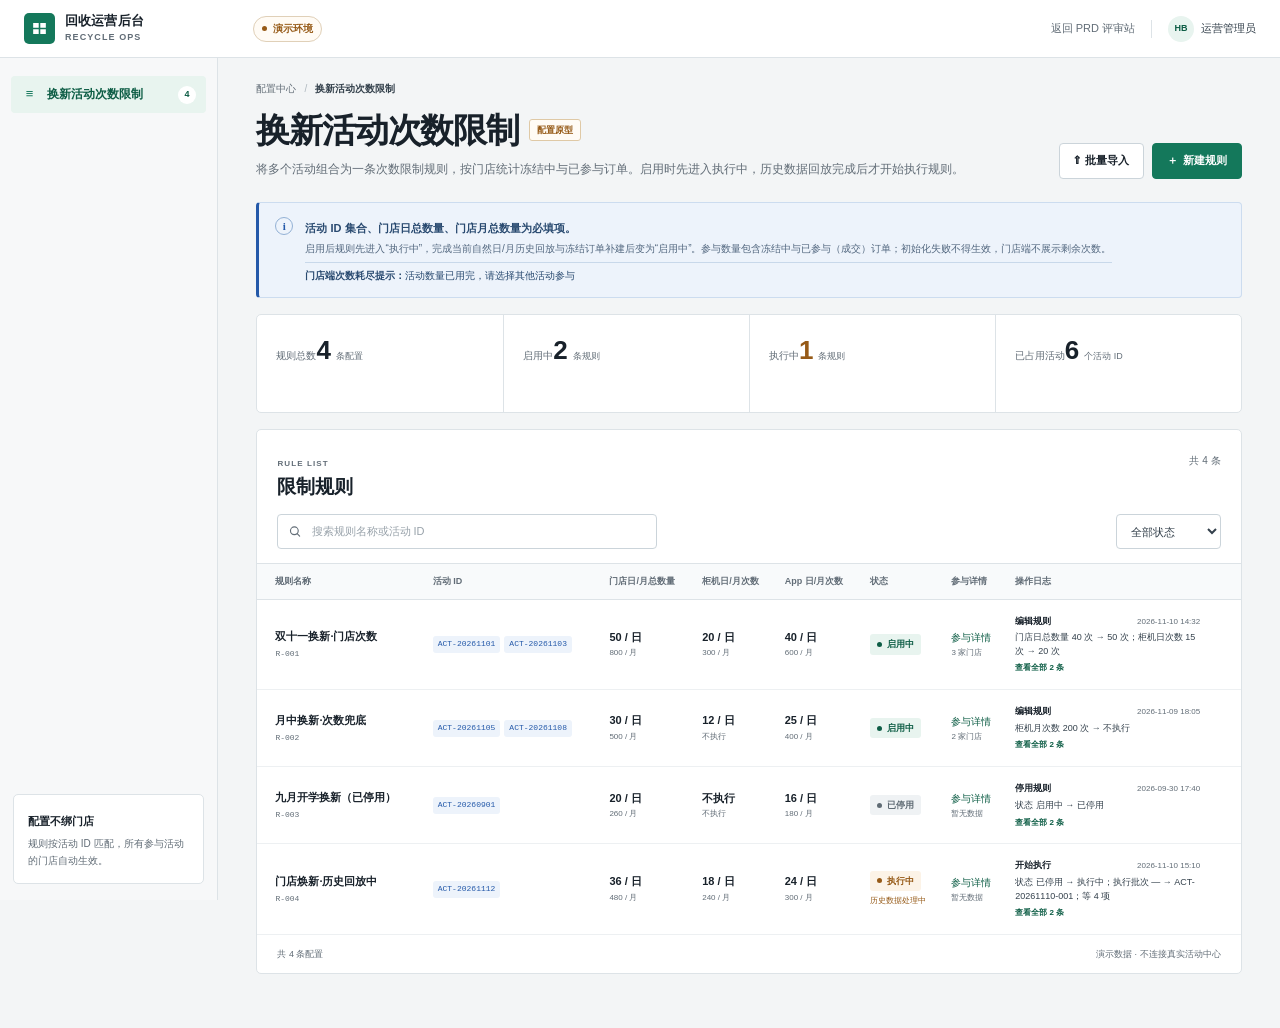
==== prototype/index.html @ c8ce3e5c "feat: add participation details and execution state" ====
<!doctype html>
<html lang="zh-CN">
<head>
  <meta charset="utf-8">
  <meta name="viewport" content="width=device-width, initial-scale=1">
  <meta name="description" content="门店换新活动参与次数限制配置菜单交互原型：单菜单入口、活动 ID 唯一占用、执行中初始化、参与详情、订单明细、批量导入和操作日志。">
  <title>换新活动次数限制｜配置菜单原型</title>
  <link rel="icon" href="data:image/svg+xml,%3Csvg xmlns='http://www.w3.org/2000/svg' viewBox='0 0 64 64'%3E%3Crect width='64' height='64' rx='12' fill='%2314785b'/%3E%3Cpath d='M18 20h28v8H18zm0 16h12v8H18zm17 0h11v8H35z' fill='white'/%3E%3C/svg%3E">
  <link rel="stylesheet" href="prototype.css?v=20261110-6">
  <script src="prototype.js?v=20261110-6" defer></script>
</head>
<body>
  <a class="skip-link" href="#main-content">跳到主要内容</a>

  <header class="topbar" role="banner" aria-label="运营后台顶栏">
    <a class="brand" href="../index.html" aria-label="返回 PRD 评审站">
      <span class="brand-mark" aria-hidden="true">
        <svg viewBox="0 0 24 24" width="19" height="19"><path d="M4 5h7v6H4zm9 0h7v6h-7zM4 13h7v6H4zm9 0h7v6h-7z" fill="currentColor"/></svg>
      </span>
      <span class="brand-copy"><strong>回收运营后台</strong><small>RECYCLE OPS</small></span>
    </a>
    <div class="environment"><span class="environment-dot"></span>演示环境</div>
    <div class="top-actions">
      <a class="top-link" href="../index.html">返回 PRD 评审站</a>
      <span class="top-divider" aria-hidden="true"></span>
      <span class="account"><span class="avatar">HB</span><span>运营管理员</span></span>
    </div>
  </header>

  <div class="app-shell">
    <aside class="sidebar" aria-label="配置菜单">
      <nav class="side-nav">
        <a class="nav-item active" href="#" aria-current="page"><span class="nav-icon" aria-hidden="true">≡</span><span>换新活动次数限制</span><b class="nav-count" id="menu-rule-count">4</b></a>
      </nav>
      <div class="sidebar-note">
        <strong>配置不绑门店</strong>
        <p>规则按活动 ID 匹配，所有参与活动的门店自动生效。</p>
      </div>
    </aside>

    <main class="main" id="main-content">
      <nav class="breadcrumb" aria-label="面包屑"><span>配置中心</span><i aria-hidden="true">/</i><strong aria-current="page">换新活动次数限制</strong></nav>

      <section class="page-heading" aria-labelledby="page-title">
        <div>
          <div class="title-line"><h1 id="page-title">换新活动次数限制</h1><span class="draft-badge">配置原型</span></div>
          <p>将多个活动组合为一条次数限制规则，按门店统计冻结中与已参与订单。启用时先进入执行中，历史数据回放完成后才开始执行规则。</p>
        </div>
        <div class="heading-actions">
          <button class="button secondary" type="button" id="open-import">
            <span aria-hidden="true">⇧</span>批量导入
          </button>
          <button class="button primary" type="button" id="create-rule">
            <span aria-hidden="true">＋</span>新建规则
          </button>
        </div>
      </section>

      <section class="scope-banner" aria-label="配置口径提示">
        <span class="scope-icon" aria-hidden="true">i</span>
        <div><strong>活动 ID 集合、门店日总数量、门店月总数量为必填项。</strong><p>启用后规则先进入“执行中”，完成当前自然日/月历史回放与冻结订单补建后变为“启用中”。参与数量包含冻结中与已参与（成交）订单；初始化失败不得生效，门店端不展示剩余次数。</p><p class="scope-example"><b>门店端次数耗尽提示：</b>活动数量已用完，请选择其他活动参与</p></div>
      </section>

      <section class="metrics" aria-label="配置概览">
        <article><span>规则总数</span><strong id="metric-rules">4</strong><small>条配置</small></article>
        <article><span>启用中</span><strong id="metric-enabled">2</strong><small>条规则</small></article>
        <article><span>执行中</span><strong class="executing" id="metric-executing">1</strong><small>条规则</small></article>
        <article><span>已占用活动</span><strong id="metric-activities">6</strong><small>个活动 ID</small></article>
      </section>

      <section class="rules-panel" aria-labelledby="rules-title">
        <div class="panel-heading">
          <div><span class="kicker">RULE LIST</span><h2 id="rules-title">限制规则</h2></div>
          <span class="result-count" id="result-count">共 3 条</span>
        </div>
        <div class="toolbar">
          <label class="search-box">
            <span class="sr-only">搜索规则名称或活动 ID</span>
            <svg viewBox="0 0 20 20" width="15" height="15" aria-hidden="true"><circle cx="9" cy="9" r="5.5" fill="none" stroke="currentColor" stroke-width="1.6"/><path d="m13 13 3.5 3.5" stroke="currentColor" stroke-width="1.6" stroke-linecap="round"/></svg>
            <input id="rule-search" type="search" placeholder="搜索规则名称或活动 ID">
          </label>
          <label class="select-wrap"><span class="sr-only">按状态筛选</span><select id="status-filter"><option value="all">全部状态</option><option value="enabled">启用中</option><option value="executing">执行中</option><option value="disabled">已停用</option></select></label>
        </div>

        <div class="table-wrap">
          <table class="rule-table">
            <thead><tr><th>规则名称</th><th>活动 ID</th><th>门店日/月总数量</th><th>柜机日/月次数</th><th>App 日/月次数</th><th>状态</th><th>参与详情</th><th>操作日志</th><th class="actions-col">操作</th></tr></thead>
            <tbody id="rules-body"></tbody>
          </table>
          <div class="empty-state" id="empty-state" hidden>
            <strong>没有匹配的规则</strong>
            <p>可调整搜索关键词或状态筛选后重试。</p>
          </div>
        </div>
        <div class="table-foot"><span id="table-foot-count">共 4 条配置</span><span>演示数据 · 不连接真实活动中心</span></div>
      </section>
    </main>
  </div>

  <div class="drawer-backdrop" id="drawer-backdrop" hidden></div>
  <div class="drawer" id="rule-drawer" role="dialog" aria-modal="true" aria-labelledby="drawer-title" hidden>
    <form id="rule-form" novalidate>
      <div class="drawer-head">
        <div><span class="kicker">RULE CONFIG</span><h2 id="drawer-title">新建限制规则</h2><p id="drawer-subtitle">配置活动集合与门店次数。</p></div>
        <button class="icon-button" type="button" id="close-drawer" aria-label="关闭配置面板">×</button>
      </div>

      <div class="drawer-body">
        <section class="form-section" aria-labelledby="basic-title">
          <div class="form-section-head"><span>01</span><div><h3 id="basic-title">基础信息</h3><p>规则名称可选，仅用于运营识别；活动 ID 是运行时的唯一匹配键。</p></div></div>
          <label class="field"><span>规则名称 <em class="field-optional">选填</em></span><input id="rule-name" type="text" maxlength="40" placeholder="选填，不填则按规则 ID 自动生成" autocomplete="off"></label>
        </section>

        <section class="form-section" aria-labelledby="activity-title">
          <div class="form-section-head"><span>02</span><div><h3 id="activity-title">活动配置（必填）</h3><p>活动 ID 集合至少配置 1 个活动。已归属其他规则的活动不可选择。</p></div></div>
          <div class="activity-picker">
            <div class="selected-activities" id="selected-activities" aria-live="polite"></div>
            <div class="activity-add-row">
              <label class="activity-input-wrap"><span class="sr-only">输入或搜索活动 ID</span><input id="activity-search" type="text" placeholder="输入活动 ID 或活动名称" autocomplete="off"><kbd>Enter</kbd></label>
              <button class="button secondary compact" type="button" id="add-activity">添加</button>
            </div>
            <div class="activity-options" id="activity-options" role="listbox" aria-label="可选活动"></div>
            <small class="field-error" id="activity-error"></small>
          </div>
        </section>

        <section class="form-section" aria-labelledby="quota-title">
          <div class="form-section-head"><span>03</span><div><h3 id="quota-title">次数配置</h3><p>活动 ID 集合、门店日总数量、门店月总数量为必填；柜机、App 次数选填，未填写则不执行对应限制。</p></div></div>
          <small class="field-error limit-error" id="limit-error"></small>
          <div class="quota-group total-group">
            <div class="quota-group-head"><div><span class="group-mark total">总</span><div><strong>门店总次数</strong><small>规则内全部活动、两个入口合计；两项均必填</small></div></div><span class="hard-limit">硬上限</span></div>
            <div class="quota-grid two-col">
              <div class="quota-field" data-quota="dailyTotal" data-required="true"><label class="quota-label" for="dailyTotal">门店日总数量 <b>必填</b></label><div class="number-wrap"><input id="dailyTotal" name="dailyTotal" type="number" min="1" step="1" placeholder="请输入日总数量" aria-label="门店日总数量"><span>次</span></div></div>
              <div class="quota-field" data-quota="monthlyTotal" data-required="true"><label class="quota-label" for="monthlyTotal">门店月总数量 <b>必填</b></label><div class="number-wrap"><input id="monthlyTotal" name="monthlyTotal" type="number" min="1" step="1" placeholder="请输入月总数量" aria-label="门店月总数量"><span>次</span></div></div>
            </div>
          </div>
          <div class="quota-group">
            <div class="quota-group-head"><div><span class="group-mark">柜</span><div><strong>柜机入口次数</strong><small>只限制柜机成交，成交后同时占用门店总次数</small></div></div></div>
            <div class="quota-grid two-col">
              <div class="quota-field" data-quota="dailyCabinet"><label class="quota-label" for="dailyCabinet">柜机日次数 <em>选填</em></label><div class="number-wrap"><input id="dailyCabinet" name="dailyCabinet" type="number" min="1" step="1" placeholder="不填写则不执行" aria-label="柜机日次数"><span>次</span></div></div>
              <div class="quota-field" data-quota="monthlyCabinet"><label class="quota-label" for="monthlyCabinet">柜机月次数 <em>选填</em></label><div class="number-wrap"><input id="monthlyCabinet" name="monthlyCabinet" type="number" min="1" step="1" placeholder="不填写则不执行" aria-label="柜机月次数"><span>次</span></div></div>
            </div>
          </div>
          <div class="quota-group">
            <div class="quota-group-head"><div><span class="group-mark app">App</span><div><strong>App 入口次数</strong><small>只限制 App 成交，成交后同时占用门店总次数</small></div></div></div>
            <div class="quota-grid two-col">
              <div class="quota-field" data-quota="dailyApp"><label class="quota-label" for="dailyApp">App 日次数 <em>选填</em></label><div class="number-wrap"><input id="dailyApp" name="dailyApp" type="number" min="1" step="1" placeholder="不填写则不执行" aria-label="App 日次数"><span>次</span></div></div>
              <div class="quota-field" data-quota="monthlyApp"><label class="quota-label" for="monthlyApp">App 月次数 <em>选填</em></label><div class="number-wrap"><input id="monthlyApp" name="monthlyApp" type="number" min="1" step="1" placeholder="不填写则不执行" aria-label="App 月次数"><span>次</span></div></div>
            </div>
          </div>
        </section>

        <section class="form-section" aria-labelledby="status-title">
          <div class="form-section-head"><span>04</span><div><h3 id="status-title">生效状态（选填）</h3><p>未操作时默认启用；停用后不再限制新订单，已有计数与活动占用关系保持不变。</p></div></div>
          <div class="status-options">
            <label><input type="radio" name="rule-status" value="enabled" checked><span><strong>保存并启用</strong><small>先进入执行中，历史数据回放完成后自动变为启用中</small></span></label>
            <label><input type="radio" name="rule-status" value="disabled"><span><strong>保存为停用</strong><small>保留活动占用，后续可手动启用</small></span></label>
          </div>
          <div class="activation-note" role="note">
            <span class="activation-note-mark">期初</span>
            <div><strong>启用流程：执行中 → 启用中</strong><p>系统按规则活动集合，回溯所有命中门店在当前自然日、自然月的历史成交，补建冻结中订单后生成期初用量。回放期间规则内活动阻断新参与；查询失败、部分门店失败或冻结补建失败时不得进入启用中，也不会按 0 次放行。</p></div>
          </div>
        </section>
      </div>

      <footer class="drawer-foot">
        <span id="save-hint">活动 ID 集合、门店日总数量、门店月总数量为必填项</span>
        <div><button class="button secondary" type="button" id="cancel-drawer">取消</button><button class="button primary" type="submit" id="save-rule">保存配置</button></div>
      </footer>
    </form>
  </div>

  <div class="drawer-backdrop" id="log-backdrop" hidden></div>
  <div class="drawer" id="log-drawer" role="dialog" aria-modal="true" aria-labelledby="log-drawer-title" hidden>
    <div class="log-shell">
      <div class="drawer-head">
        <div><span class="kicker">OPERATION LOG</span><h2 id="log-drawer-title">操作日志</h2><p id="log-drawer-subtitle">查看规则变更记录。</p></div>
        <button class="icon-button" type="button" id="close-log-drawer" aria-label="关闭操作日志">×</button>
      </div>
      <div class="drawer-body log-drawer-body" id="log-drawer-body"></div>
      <footer class="drawer-foot">
        <span id="log-count">共 0 条记录</span>
        <div><button class="button secondary" type="button" id="close-log-footer">关闭</button></div>
      </footer>
    </div>
  </div>

  <div class="drawer-backdrop" id="import-backdrop" hidden></div>
  <div class="drawer" id="import-drawer" role="dialog" aria-modal="true" aria-labelledby="import-drawer-title" hidden>
    <div class="import-shell">
      <div class="drawer-head">
        <div><span class="kicker">BULK IMPORT</span><h2 id="import-drawer-title">批量导入规则</h2><p>按 CSV 格式一次创建多条规则；整批校验通过后才允许导入。</p></div>
        <button class="icon-button" type="button" id="close-import-drawer" aria-label="关闭批量导入">×</button>
      </div>
      <div class="drawer-body">
        <section class="form-section" aria-labelledby="import-format-title">
          <div class="form-section-head"><span>01</span><div><h3 id="import-format-title">导入格式</h3><p>规则名称、入口次数和状态可留空；活动 ID 集合、门店日总数量、门店月总数量必填。</p></div></div>
          <div class="import-format">
            <code role="region" aria-label="CSV 表头格式，可横向滚动" tabindex="0">规则名称,活动ID集合,门店日总数量,门店月总数量,柜机日次数,柜机月次数,App日次数,App月次数,状态</code>
            <p>活动 ID 多个时用 <b>|</b> 分隔；状态可填“启用”或“停用”，留空默认启用并先进入执行中。空单元格表示不执行对应入口次数限制。</p>
          </div>
          <div class="import-toolbar">
            <label class="button secondary compact file-button">选择 CSV 文件<input id="import-file" type="file" accept=".csv,text/csv"></label>
            <button class="button secondary compact" type="button" id="download-template">下载模板</button>
            <button class="link-button" type="button" id="fill-import-sample">填入示例</button>
          </div>
          <label class="field"><span>CSV 内容 <b>*</b></span><textarea id="import-text" rows="8" placeholder="粘贴 CSV 内容，或选择文件后自动填入"></textarea></label>
          <small class="field-error" id="import-error" aria-live="polite"></small>
        </section>

        <section class="form-section import-preview-section" id="import-preview-section" aria-labelledby="import-preview-title" hidden>
          <div class="form-section-head"><span>02</span><div><h3 id="import-preview-title">校验预览</h3><p>确认活动占用、次数格式和状态后再导入。</p></div></div>
          <div class="import-summary" id="import-summary" aria-live="polite"></div>
          <div class="import-errors" id="import-errors" aria-live="polite" hidden></div>
          <div class="import-table-wrap" id="import-table-wrap" role="region" aria-label="批量导入校验预览表格，可横向滚动" tabindex="0" hidden>
            <table class="import-table">
              <thead><tr><th>行</th><th>规则名称</th><th>活动 ID</th><th>门店日/月总数量</th><th>柜机日/月次数</th><th>App 日/月次数</th><th>状态</th></tr></thead>
              <tbody id="import-preview-body"></tbody>
            </table>
            <p class="import-more" id="import-more" hidden></p>
          </div>
        </section>
      </div>
      <footer class="drawer-foot">
        <span id="import-hint">支持粘贴 CSV 或上传文件，校验通过后整批导入</span>
        <div><button class="button secondary" type="button" id="cancel-import">取消</button><button class="button secondary" type="button" id="preview-import">校验并预览</button><button class="button primary" type="button" id="confirm-import" disabled>确认导入</button></div>
      </footer>
    </div>
  </div>

  <div class="modal-backdrop" id="participation-backdrop" hidden></div>
  <section class="data-modal participation-modal" id="participation-modal" role="dialog" aria-modal="true" aria-labelledby="participation-modal-title" hidden>
    <div class="modal-shell">
      <div class="modal-head">
        <div>
          <span class="kicker">PARTICIPATION DETAIL</span>
          <h2 id="participation-modal-title">参与详情</h2>
          <p id="participation-modal-subtitle">按门店查看当前日/月参与数量。</p>
        </div>
        <button class="icon-button" type="button" id="close-participation" aria-label="关闭参与详情">×</button>
      </div>
      <div class="modal-body">
        <div class="participation-summary" aria-label="参与详情摘要">
          <div><span>当前规则</span><strong id="participation-rule-name">—</strong></div>
          <div><span>规则状态</span><strong id="participation-rule-status">—</strong></div>
          <div><span>统计周期</span><strong id="participation-period">—</strong></div>
        </div>
        <p class="modal-note"><b>口径：</b>参与数量 = 冻结中 + 已参与（成交）；已退款、已取消或已释放的订单不计入。主数量为合计值，辅助文字展示拆分。</p>
        <div class="modal-table-wrap" id="participation-table-wrap" role="region" aria-label="门店参与详情表格，可横向滚动" tabindex="0" hidden>
          <table class="detail-table participation-table">
            <caption class="sr-only">当前规则下各门店的日、月参与数量及订单明细入口</caption>
            <thead><tr><th>门店名称</th><th>柜机日数量</th><th>App 日数量</th><th>门店日数量</th><th>门店月数量</th><th>柜机月数量</th><th>App 月数量</th><th>查看明细</th></tr></thead>
            <tbody id="participation-body"></tbody>
          </table>
        </div>
        <div class="modal-empty" id="participation-empty" hidden>
          <strong>暂无参与数据</strong>
          <p id="participation-empty-copy">当前周期内还没有冻结中或已参与订单。</p>
        </div>
      </div>
      <div class="modal-foot">
        <span id="participation-foot-count">共 0 家门店</span>
        <button class="button secondary" type="button" id="close-participation-footer">关闭</button>
      </div>
    </div>
  </section>

  <div class="modal-backdrop order-backdrop" id="order-backdrop" hidden></div>
  <section class="data-modal order-modal" id="order-modal" role="dialog" aria-modal="true" aria-labelledby="order-modal-title" hidden>
    <div class="modal-shell">
      <div class="modal-head">
        <div>
          <span class="kicker">ORDER DETAIL</span>
          <h2 id="order-modal-title">订单明细</h2>
          <p id="order-modal-subtitle">查看当前门店仍占用次数的订单。</p>
        </div>
        <button class="icon-button" type="button" id="close-order" aria-label="关闭订单明细">×</button>
      </div>
      <div class="modal-body">
        <div class="order-context">
          <div><span>门店名称</span><strong id="order-store-name">—</strong></div>
          <div><span>所属规则</span><strong id="order-rule-name">—</strong></div>
          <div><span>有效订单</span><strong id="order-total-count">0 笔</strong></div>
        </div>
        <p class="modal-note"><b>范围：</b>当前自然月内仍占用次数的订单，同一订单号只展示一次；状态仅包含冻结中与已参与。</p>
        <div class="modal-table-wrap" id="order-table-wrap" role="region" aria-label="门店参与订单明细表格" tabindex="0" hidden>
          <table class="detail-table order-table">
            <caption class="sr-only">当前门店仍占用次数的参与订单</caption>
            <thead><tr><th>门店名称</th><th>订单号</th><th>参与状态</th></tr></thead>
            <tbody id="order-body"></tbody>
          </table>
        </div>
        <div class="modal-empty" id="order-empty" hidden>
          <strong>暂无有效订单</strong>
          <p>该门店当前没有冻结中或已参与订单。</p>
        </div>
      </div>
      <div class="modal-foot">
        <span id="order-foot-count">共 0 笔订单</span>
        <div><button class="button secondary" type="button" id="back-to-participation">返回参与详情</button><button class="button secondary" type="button" id="close-order-footer">关闭</button></div>
      </div>
    </div>
  </section>

  <div class="toast-region" id="toast-region" aria-live="polite" aria-atomic="true"></div>
</body>
</html>
---- prototype/prototype.css ----
:root {
  --bg: #f3f5f6;
  --panel: #ffffff;
  --ink: #18212a;
  --ink-2: #34414c;
  --muted: #626d77;
  --line: #dde3e7;
  --line-strong: #cbd4da;
  --green: #14785b;
  --green-dark: #0d5d45;
  --green-soft: #e8f4ef;
  --blue: #2459a9;
  --blue-soft: #edf3fb;
  --amber: #965a17;
  --amber-soft: #fcf3e7;
  --red: #b33d3d;
  --red-soft: #fbeeee;
  --sidebar: #f7f8f9;
  --shadow: 0 18px 48px rgba(18, 36, 46, .18);
  --font: -apple-system, BlinkMacSystemFont, "Segoe UI", "PingFang SC", "Hiragino Sans GB", "Microsoft YaHei", sans-serif;
}

* { box-sizing: border-box; }
html { scroll-behavior: smooth; }
body { margin: 0; min-width: 320px; background: var(--bg); color: var(--ink); font-family: var(--font); font-size: 14px; line-height: 1.6; -webkit-font-smoothing: antialiased; }
button, input, select { font: inherit; }
button, a { -webkit-tap-highlight-color: transparent; }
button:focus-visible, a:focus-visible, input:focus-visible, select:focus-visible { outline: 3px solid rgba(20, 120, 91, .28); outline-offset: 2px; }
.sr-only { position: absolute !important; width: 1px; height: 1px; padding: 0; margin: -1px; overflow: hidden; clip: rect(0, 0, 0, 0); white-space: nowrap; border: 0; }
.skip-link { position: fixed; z-index: 120; left: 16px; top: -60px; padding: 9px 14px; border-radius: 4px; background: var(--ink); color: #fff; font-size: 12px; text-decoration: none; }
.skip-link:focus { top: 10px; }

.topbar { position: fixed; inset: 0 0 auto 0; z-index: 30; height: 58px; display: flex; align-items: center; gap: 24px; padding: 0 24px; border-bottom: 1px solid var(--line); background: #fff; }
.brand { display: flex; align-items: center; gap: 10px; min-width: 205px; color: var(--ink); text-decoration: none; }
.brand-mark { width: 31px; height: 31px; display: grid; place-items: center; border-radius: 5px; background: var(--green); color: #fff; }
.brand-copy { display: flex; flex-direction: column; line-height: 1.15; }
.brand-copy strong { font-size: 13px; letter-spacing: .01em; }
.brand-copy small { margin-top: 3px; color: var(--muted); font-size: 9px; font-weight: 650; letter-spacing: .12em; }
.environment { display: inline-flex; align-items: center; gap: 6px; padding: 4px 8px; border: 1px solid #e0d0b8; border-radius: 999px; background: #fffbf5; color: var(--amber); font-size: 10px; font-weight: 650; }
.environment-dot { width: 5px; height: 5px; border-radius: 50%; background: currentColor; }
.top-actions { display: flex; align-items: center; gap: 16px; margin-left: auto; color: var(--muted); font-size: 11px; }
.top-link { color: var(--muted); text-decoration: none; }
.top-link:hover { color: var(--ink); }
.top-divider { width: 1px; height: 18px; background: var(--line); }
.account { display: inline-flex; align-items: center; gap: 7px; color: var(--ink-2); }
.avatar { width: 26px; height: 26px; display: grid; place-items: center; border-radius: 50%; background: var(--green-soft); color: var(--green-dark); font-size: 9px; font-weight: 750; }

.app-shell { min-height: 100vh; padding-top: 58px; display: grid; grid-template-columns: 218px minmax(0, 1fr); }
.sidebar { position: fixed; top: 58px; bottom: 0; left: 0; z-index: 20; width: 218px; display: flex; flex-direction: column; border-right: 1px solid var(--line); background: var(--sidebar); }
.side-nav { padding: 16px 11px; }
.nav-item { display: flex; align-items: center; gap: 9px; min-height: 37px; margin: 2px 0; padding: 0 10px; border-radius: 4px; color: var(--ink-2); font-size: 12px; text-decoration: none; }
.nav-item:hover { background: #edf1f2; }
.nav-item.active { background: var(--green-soft); color: var(--green-dark); font-weight: 700; }
.nav-icon { width: 17px; flex: 0 0 auto; color: var(--muted); font-size: 13px; text-align: center; }
.nav-item.active .nav-icon { color: var(--green); }
.nav-count { margin-left: auto; min-width: 18px; height: 18px; display: grid; place-items: center; border-radius: 9px; background: #fff; color: var(--green-dark); font-size: 9px; font-variant-numeric: tabular-nums; }
.nav-group { margin: 22px 10px 7px; color: #59656e; font-size: 9px; font-weight: 700; letter-spacing: .12em; }
.sidebar-note { margin: auto 13px 16px; padding: 14px; border: 1px solid var(--line); border-radius: 5px; background: #fff; }
.sidebar-note strong { font-size: 11px; }
.sidebar-note p { margin: 5px 0 0; color: var(--muted); font-size: 10px; line-height: 1.65; }

.main { grid-column: 2; min-width: 0; padding: 23px clamp(22px, 3vw, 42px) 54px; }
.breadcrumb { display: flex; align-items: center; gap: 8px; color: var(--muted); font-size: 10px; }
.breadcrumb i { color: #aeb8bf; font-style: normal; }
.breadcrumb strong { color: var(--ink-2); font-weight: 600; }
.page-heading { display: flex; justify-content: space-between; align-items: flex-end; gap: 30px; margin-top: 12px; }
.title-line { display: flex; flex-wrap: wrap; align-items: center; gap: 10px; }
.page-heading h1 { margin: 0; font-size: clamp(26px, 2.7vw, 34px); line-height: 1.25; letter-spacing: -.035em; }
.draft-badge { padding: 3px 7px; border: 1px solid #dfc9a6; border-radius: 3px; background: #fffbf5; color: var(--amber); font-size: 9px; font-weight: 700; }
.page-heading p { max-width: 760px; margin: 8px 0 0; color: var(--muted); font-size: 12px; }
.heading-actions { display: flex; flex-wrap: wrap; gap: 8px; }
.button { min-height: 36px; display: inline-flex; align-items: center; justify-content: center; gap: 5px; padding: 0 14px; border: 1px solid transparent; border-radius: 4px; cursor: pointer; font-size: 11px; font-weight: 650; text-decoration: none; transition: background .15s, border-color .15s, transform .15s; }
.button:hover { transform: translateY(-1px); }
.button:disabled { opacity: .48; cursor: not-allowed; transform: none; }
.button.primary { border-color: var(--green); background: var(--green); color: #fff; }
.button.primary:hover { border-color: var(--green-dark); background: var(--green-dark); }
.button.secondary { border-color: var(--line-strong); background: #fff; color: var(--ink); }
.button.secondary:hover { border-color: #abb8c1; background: #f8fafb; }
.button.compact { min-height: 32px; padding: 0 10px; font-size: 10px; }

.scope-banner { display: flex; gap: 12px; margin-top: 23px; padding: 13px 16px; border: 1px solid #ccdcef; border-left: 3px solid var(--blue); border-radius: 4px; background: var(--blue-soft); }
.scope-icon { width: 18px; height: 18px; flex: 0 0 auto; display: grid; place-items: center; margin-top: 1px; border: 1px solid #93b1d5; border-radius: 50%; color: var(--blue); font-family: Georgia, serif; font-size: 11px; font-weight: 700; }
.scope-banner strong { color: #294a70; font-size: 11px; }
.scope-banner p { margin: 3px 0 0; color: #52677f; font-size: 10px; }
.scope-banner p.scope-example { margin-top: 5px; padding-top: 5px; border-top: 1px solid #c8d8ea; color: #294a70; }
.scope-example b { color: #294a70; }

.metrics { display: grid; grid-template-columns: repeat(4, 1fr); margin-top: 16px; border: 1px solid var(--line); border-radius: 5px; background: #fff; }
.metrics article { position: relative; min-height: 97px; padding: 17px 19px; }
.metrics article + article { border-left: 1px solid var(--line); }
.metrics article > span { color: var(--muted); font-size: 10px; }
.metrics strong { display: inline-block; margin-top: 3px; font-size: 26px; line-height: 1.2; font-variant-numeric: tabular-nums; }
.metrics small { margin-left: 5px; color: var(--muted); font-size: 9px; }
.metrics strong.safe { color: var(--green-dark); }
.metrics strong.executing { color: var(--amber); }

.rules-panel { margin-top: 16px; border: 1px solid var(--line); border-radius: 5px; background: #fff; }
.panel-heading { display: flex; justify-content: space-between; align-items: flex-start; gap: 20px; padding: 20px 20px 14px; }
.kicker { color: var(--muted); font-size: 8px; font-weight: 750; letter-spacing: .14em; }
.panel-heading h2 { margin: 3px 0 0; font-size: 19px; line-height: 1.3; }
.result-count { padding-top: 3px; color: var(--muted); font-size: 10px; }
.toolbar { display: flex; align-items: center; justify-content: space-between; gap: 12px; padding: 0 20px 14px; }
.search-box { display: flex; align-items: center; gap: 7px; width: min(380px, 55%); height: 35px; padding: 0 10px; border: 1px solid var(--line-strong); border-radius: 4px; background: #fff; color: var(--muted); }
.search-box:focus-within { border-color: var(--green); box-shadow: 0 0 0 3px rgba(20, 120, 91, .1); }
.search-box input { width: 100%; min-width: 0; border: 0; outline: 0; background: transparent; color: var(--ink); font-size: 11px; }
.search-box input::placeholder { color: #98a2aa; }
.select-wrap select { height: 35px; padding: 0 29px 0 10px; border: 1px solid var(--line-strong); border-radius: 4px; background: #fff; color: var(--ink-2); font-size: 11px; }
.table-wrap { position: relative; overflow-x: auto; border-top: 1px solid var(--line); }
.rule-table { width: 100%; min-width: 1080px; border-collapse: collapse; font-size: 11px; }
.rule-table th { padding: 10px 8px; border-bottom: 1px solid var(--line); background: #f8fafb; color: var(--muted); font-size: 9px; font-weight: 650; text-align: left; white-space: nowrap; }
.rule-table th:first-child, .rule-table td:first-child { padding-left: 18px; }
.rule-table th:last-child, .rule-table td:last-child { padding-right: 18px; }
.rule-table td { padding: 14px 8px; border-bottom: 1px solid #edf0f2; color: var(--ink-2); vertical-align: middle; }
.rule-table tbody tr:hover td { background: #fbfcfc; }
.rule-name { display: block; max-width: 165px; color: var(--ink); font-size: 11px; font-weight: 650; }
.rule-code { display: block; margin-top: 2px; color: var(--muted); font-size: 8px; font-family: ui-monospace, SFMono-Regular, Menlo, monospace; }
.activity-tags { display: flex; flex-wrap: wrap; gap: 4px; max-width: 190px; }
.activity-tag { display: inline-block; padding: 2px 5px; border-radius: 3px; background: var(--blue-soft); color: var(--blue); font-family: ui-monospace, SFMono-Regular, Menlo, monospace; font-size: 8px; white-space: nowrap; }
.activity-tag.more { background: #eff2f4; color: var(--muted); }
.limit-cell strong { display: block; color: var(--ink); font-size: 11px; font-variant-numeric: tabular-nums; }
.limit-cell small { display: block; margin-top: 1px; color: var(--muted); font-size: 8px; }
.status-text { display: inline-flex; align-items: center; gap: 5px; padding: 3px 7px; border-radius: 3px; font-size: 9px; font-weight: 650; }
.status-text::before { content: ""; width: 5px; height: 5px; border-radius: 50%; background: currentColor; }
.status-text.enabled { background: var(--green-soft); color: var(--green-dark); }
.status-text.disabled { background: #eff2f4; color: #5f6b74; }
.status-text.executing { background: var(--amber-soft); color: var(--amber); }
.status-stack { display: flex; flex-direction: column; align-items: flex-start; gap: 4px; }
.status-note { color: var(--amber); font-size: 8px; white-space: nowrap; }
.update-cell { color: var(--muted); font-size: 9px; white-space: nowrap; }
.log-summary { width: 100%; min-width: 150px; max-width: 185px; display: block; padding: 0; border: 0; background: transparent; color: var(--ink-2); cursor: pointer; text-align: left; }
.log-summary-head { display: flex; align-items: baseline; justify-content: space-between; gap: 8px; }
.log-summary-head strong { color: var(--ink); font-size: 9px; font-weight: 700; }
.log-summary-head time { flex: 0 0 auto; color: var(--muted); font-size: 8px; }
.log-summary-change { display: -webkit-box; margin-top: 3px; overflow: hidden; color: var(--ink-2); font-size: 9px; line-height: 1.5; -webkit-box-orient: vertical; -webkit-line-clamp: 2; }
.log-summary-link { display: block; margin-top: 4px; color: var(--green-dark); font-size: 8px; font-weight: 650; }
.log-summary:hover .log-summary-link { text-decoration: underline; }
.row-actions { display: flex; align-items: center; gap: 7px; white-space: nowrap; }
.link-button { padding: 0; border: 0; border-bottom: 1px solid transparent; background: transparent; color: var(--green-dark); cursor: pointer; font-size: 10px; }
.link-button:hover { border-bottom-color: currentColor; }
.link-button.danger { color: var(--red); }
.link-button:disabled { color: #98a2aa; cursor: not-allowed; border-bottom-color: transparent; }
.action-note { color: var(--amber); font-size: 9px; white-space: nowrap; }
.participation-link { display: inline-flex; flex-direction: column; align-items: flex-start; gap: 1px; padding: 0; border: 0; background: transparent; color: var(--green-dark); cursor: pointer; font-size: 10px; text-align: left; white-space: nowrap; }
.participation-link:hover { text-decoration: underline; }
.participation-link small { color: var(--muted); font-size: 8px; text-decoration: none; }
.actions-col { text-align: right !important; }
.rule-table td.actions-col { text-align: right; }
.empty-state { padding: 58px 20px; text-align: center; }
.empty-state strong { display: block; font-size: 14px; }
.empty-state p { margin: 5px 0 0; color: var(--muted); font-size: 11px; }
.table-foot { display: flex; justify-content: space-between; gap: 18px; padding: 12px 20px; color: var(--muted); font-size: 9px; }

.drawer-backdrop { position: fixed; inset: 0; z-index: 70; background: rgba(16, 30, 39, .38); backdrop-filter: blur(1px); }
.drawer { position: fixed; z-index: 80; top: 0; right: 0; bottom: 0; width: min(640px, 94vw); background: #fff; box-shadow: var(--shadow); overflow: hidden; }
.drawer[hidden], .drawer-backdrop[hidden] { display: none; }
.drawer form { height: 100%; display: flex; flex-direction: column; }
.import-shell, .log-shell { height: 100%; display: flex; flex-direction: column; }
.drawer-head { display: flex; justify-content: space-between; align-items: flex-start; gap: 24px; padding: 24px 27px 18px; border-bottom: 1px solid var(--line); }
.drawer-head h2 { margin: 4px 0 0; font-size: 25px; line-height: 1.25; letter-spacing: -.025em; }
.drawer-head p { margin: 4px 0 0; color: var(--muted); font-size: 10px; }
.icon-button { width: 30px; height: 30px; display: grid; place-items: center; border: 1px solid var(--line); border-radius: 4px; background: #fff; color: var(--muted); cursor: pointer; font-size: 20px; line-height: 1; }
.icon-button:hover { color: var(--ink); background: var(--bg); }
.drawer-body { flex: 1; overflow-y: auto; padding: 0 27px; }
.form-section { padding: 23px 0 25px; border-bottom: 1px solid var(--line); }
.form-section:last-child { border-bottom: 0; }
.form-section-head { display: flex; gap: 11px; margin-bottom: 17px; }
.form-section-head > span { width: 24px; height: 24px; flex: 0 0 auto; display: grid; place-items: center; border-radius: 50%; background: var(--green-soft); color: var(--green-dark); font-size: 9px; font-weight: 750; }
.form-section-head h3 { margin: 2px 0 0; font-size: 14px; line-height: 1.35; }
.form-section-head p { margin: 3px 0 0; color: var(--muted); font-size: 9px; line-height: 1.55; }
.field { display: flex; flex-direction: column; gap: 6px; }
.field > span { color: var(--ink-2); font-size: 10px; font-weight: 650; }
.field b { color: var(--red); }
.field-optional { margin-left: 4px; padding: 1px 4px; border-radius: 2px; background: #eff2f4; color: var(--muted); font-size: 7px; font-style: normal; font-weight: 650; }
.field input, .activity-input-wrap input, .number-wrap input { width: 100%; border: 1px solid var(--line-strong); border-radius: 4px; background: #fff; color: var(--ink); outline: 0; }
.field input { height: 39px; padding: 0 11px; font-size: 11px; }
.field textarea { width: 100%; min-height: 142px; padding: 10px 11px; resize: vertical; border: 1px solid var(--line-strong); border-radius: 4px; background: #fff; color: var(--ink); font-family: ui-monospace, SFMono-Regular, Menlo, monospace; font-size: 9px; line-height: 1.65; outline: 0; }
.field textarea:focus { border-color: var(--green); box-shadow: 0 0 0 3px rgba(20, 120, 91, .1); }
.field input:focus, .activity-input-wrap:focus-within, .number-wrap:focus-within { border-color: var(--green); box-shadow: 0 0 0 3px rgba(20, 120, 91, .1); }
.field input.invalid, .field textarea.invalid, .activity-picker.invalid .activity-add-row, .number-wrap.invalid { border-color: var(--red); box-shadow: 0 0 0 3px rgba(179, 61, 61, .08); }
.field-error { display: block; min-height: 14px; color: var(--red); font-size: 9px; line-height: 1.5; }
.limit-error { margin: -5px 0 8px; }

.selected-activities { display: flex; flex-wrap: wrap; gap: 6px; min-height: 34px; padding: 7px; border: 1px dashed var(--line-strong); border-radius: 4px; background: #fafbfb; }
.selected-empty { align-self: center; color: var(--muted); font-size: 9px; }
.selected-chip { display: inline-flex; align-items: center; gap: 5px; padding: 4px 6px 4px 8px; border: 1px solid #cbd9ef; border-radius: 3px; background: #fff; color: var(--blue); font-size: 9px; }
.selected-chip code { font-family: ui-monospace, SFMono-Regular, Menlo, monospace; font-size: 9px; }
.selected-chip span { max-width: 130px; overflow: hidden; color: var(--muted); text-overflow: ellipsis; white-space: nowrap; }
.selected-chip button { width: 16px; height: 16px; display: grid; place-items: center; padding: 0; border: 0; border-radius: 50%; background: #edf2f8; color: #60758e; cursor: pointer; font-size: 12px; line-height: 1; }
.selected-chip button:hover { background: #e0e8f2; color: var(--ink); }
.activity-add-row { display: flex; gap: 6px; margin-top: 7px; }
.activity-add-row .button { white-space: nowrap; }
.activity-input-wrap { position: relative; flex: 1; min-width: 0; display: flex; align-items: center; border: 1px solid var(--line-strong); border-radius: 4px; background: #fff; }
.activity-input-wrap input { height: 34px; padding: 0 40px 0 10px; border: 0; font-size: 10px; }
.activity-input-wrap kbd { position: absolute; right: 8px; padding: 1px 4px; border: 1px solid var(--line); border-bottom-color: var(--line-strong); border-radius: 2px; color: var(--muted); font-family: inherit; font-size: 7px; }
.activity-options { max-height: 169px; margin-top: 6px; overflow-y: auto; border: 1px solid var(--line); border-radius: 4px; background: #fff; }
.activity-option { width: 100%; display: flex; align-items: center; gap: 8px; padding: 8px 9px; border: 0; border-bottom: 1px solid #edf0f2; background: #fff; color: var(--ink-2); cursor: pointer; text-align: left; }
.activity-option:last-child { border-bottom: 0; }
.activity-option:hover:not(:disabled) { background: #f7faf8; }
.activity-option:disabled { cursor: not-allowed; color: #98a2aa; background: #fbfcfc; }
.activity-option code { flex: 0 0 auto; color: var(--blue); font-family: ui-monospace, SFMono-Regular, Menlo, monospace; font-size: 8px; }
.activity-option:disabled code { color: #8b969f; }
.option-name { flex: 1; min-width: 0; overflow: hidden; text-overflow: ellipsis; white-space: nowrap; font-size: 9px; }
.option-state { flex: 0 0 auto; padding: 2px 5px; border-radius: 2px; background: var(--green-soft); color: var(--green-dark); font-size: 8px; }
.option-state.occupied { background: #eff2f4; color: #69757e; }
.option-empty { padding: 16px; color: var(--muted); font-size: 9px; text-align: center; }

.quota-group { margin-top: 9px; padding: 13px; border: 1px solid var(--line); border-radius: 4px; background: #fbfcfc; }
.quota-group.total-group { margin-top: 0; border-color: #c9ddd5; background: #f7fbf9; }
.quota-group-head { display: flex; justify-content: space-between; align-items: flex-start; gap: 10px; margin-bottom: 11px; }
.quota-group-head > div { display: flex; align-items: flex-start; gap: 8px; }
.group-mark { width: 22px; height: 22px; flex: 0 0 auto; display: grid; place-items: center; border-radius: 3px; background: var(--green-soft); color: var(--green-dark); font-size: 9px; font-weight: 750; }
.group-mark.app { background: var(--blue-soft); color: var(--blue); }
.quota-group-head strong { display: block; font-size: 10px; }
.quota-group-head small { display: block; margin-top: 1px; color: var(--muted); font-size: 8px; }
.hard-limit { padding: 2px 6px; border-radius: 2px; background: var(--green-soft); color: var(--green-dark); font-size: 8px; font-weight: 650; }
.quota-grid { display: grid; gap: 8px; }
.quota-grid.two-col { grid-template-columns: 1fr 1fr; }
.quota-field { padding: 8px 9px; border: 1px solid var(--line); border-radius: 3px; background: #fff; }
.quota-label { display: flex; align-items: center; justify-content: space-between; gap: 5px; margin-bottom: 5px; color: var(--ink-2); font-size: 9px; font-weight: 650; }
.quota-label b, .quota-label em { flex: 0 0 auto; padding: 1px 4px; border-radius: 2px; font-size: 7px; font-style: normal; font-weight: 650; }
.quota-label b { background: var(--red-soft); color: var(--red); }
.quota-label em { background: #eff2f4; color: var(--muted); }
.number-wrap { display: flex; align-items: center; height: 30px; margin-top: 5px; border: 1px solid var(--line); border-radius: 3px; background: #fff; }
.number-wrap input { height: 28px; padding: 0 5px 0 7px; border: 0; font-size: 13px; font-weight: 650; font-variant-numeric: tabular-nums; }
.number-wrap span { padding-right: 7px; color: var(--muted); font-size: 8px; }
.quota-field.disabled { background: #f6f8f9; }
.quota-field.disabled .number-wrap { opacity: .44; }

.status-options { display: grid; grid-template-columns: 1fr 1fr; gap: 8px; }
.status-options label { display: flex; align-items: flex-start; gap: 8px; padding: 11px; border: 1px solid var(--line); border-radius: 4px; background: #fff; cursor: pointer; }
.status-options label:has(input:checked) { border-color: #8dbbb0; background: #f7fbf9; }
.status-options input { margin-top: 2px; accent-color: var(--green); }
.status-options span { display: block; }
.status-options strong { display: block; font-size: 10px; }
.status-options small { display: block; margin-top: 2px; color: var(--muted); font-size: 8px; line-height: 1.5; }
.activation-note { display: flex; align-items: flex-start; gap: 10px; margin-top: 10px; padding: 11px 12px; border: 1px solid #c9dfd8; border-radius: 4px; background: #f5faf8; }
.activation-note-mark { flex: 0 0 auto; padding: 2px 6px; border-radius: 3px; background: var(--green-soft); color: var(--green-dark); font-size: 8px; font-weight: 750; }
.activation-note strong { display: block; color: var(--ink); font-size: 10px; }
.activation-note p { margin: 3px 0 0; color: var(--ink-2); font-size: 9px; line-height: 1.65; }
.drawer-foot { min-height: 66px; display: flex; justify-content: space-between; align-items: center; gap: 16px; padding: 13px 27px; border-top: 1px solid var(--line); background: #fff; }
.drawer-foot > span { color: var(--muted); font-size: 9px; }
.drawer-foot > div { display: flex; gap: 7px; }

.import-format { padding: 12px; border: 1px solid var(--line); border-radius: 4px; background: #f7faf8; }
.import-format code { display: block; overflow-x: auto; padding-bottom: 2px; color: var(--green-dark); font-family: ui-monospace, SFMono-Regular, Menlo, monospace; font-size: 8px; white-space: nowrap; }
.import-format p { margin: 6px 0 0; color: var(--muted); font-size: 9px; line-height: 1.65; }
.import-format b { color: var(--ink-2); }
.import-toolbar { display: flex; flex-wrap: wrap; align-items: center; gap: 8px; margin: 12px 0 14px; }
.file-button { position: relative; overflow: hidden; cursor: pointer; }
.file-button input { position: absolute; width: 1px; height: 1px; opacity: 0; pointer-events: none; }
.import-preview-section[hidden] { display: none; }
.import-summary { padding: 10px 12px; border: 1px solid var(--line); border-radius: 4px; background: #f8fafb; color: var(--ink-2); font-size: 10px; line-height: 1.6; }
.import-summary.success { border-color: #bcd9cc; background: #f4faf7; color: var(--green-dark); }
.import-summary.error { border-color: #e8c3c3; background: #fdf7f7; color: var(--red); }
.import-errors { margin-top: 8px; padding: 10px 12px; border: 1px solid #e8c3c3; border-radius: 4px; background: #fdf7f7; color: var(--red); font-size: 9px; line-height: 1.7; }
.import-errors[hidden] { display: none; }
.import-errors ul { margin: 0; padding-left: 17px; }
.import-table-wrap { margin-top: 10px; overflow-x: auto; border: 1px solid var(--line); border-radius: 4px; }
.import-table-wrap[hidden] { display: none; }
.import-table { width: 100%; min-width: 820px; border-collapse: collapse; font-size: 9px; }
.import-table th { padding: 8px 9px; background: #f8fafb; color: var(--muted); font-size: 8px; font-weight: 650; text-align: left; white-space: nowrap; }
.import-table td { padding: 9px; border-top: 1px solid #edf0f2; color: var(--ink-2); vertical-align: top; }
.import-table .import-row-id { color: var(--muted); font-family: ui-monospace, SFMono-Regular, Menlo, monospace; white-space: nowrap; }
.import-more { margin: 0; padding: 8px 9px; border-top: 1px solid #edf0f2; color: var(--muted); font-size: 8px; }
.import-more[hidden] { display: none; }

.log-drawer-body { padding-top: 21px; padding-bottom: 12px; }
.log-timeline { position: relative; }
.log-entry { position: relative; padding: 0 0 20px 20px; border-left: 1px solid var(--line); }
.log-entry:last-child { padding-bottom: 0; border-left-color: transparent; }
.log-entry::before { content: ""; position: absolute; left: -4px; top: 4px; width: 7px; height: 7px; border: 2px solid #fff; border-radius: 50%; background: var(--green); box-shadow: 0 0 0 1px var(--green); }
.log-entry-card { padding: 12px 13px; border: 1px solid var(--line); border-radius: 4px; background: #fff; }
.log-entry-head { display: flex; flex-wrap: wrap; align-items: baseline; gap: 7px; }
.log-entry-head strong { color: var(--ink); font-size: 11px; }
.log-entry-head span, .log-entry-head time { color: var(--muted); font-size: 8px; }
.log-entry-head time { margin-left: auto; }
.log-entry-note { margin: 5px 0 0; color: var(--muted); font-size: 8px; }
.log-change-list { margin: 9px 0 0; padding: 0; list-style: none; }
.log-change-row { display: grid; grid-template-columns: 92px minmax(0, 1fr); gap: 9px; padding: 6px 0; border-top: 1px solid #eff2f3; font-size: 9px; }
.log-change-row dt { color: var(--muted); }
.log-change-row dd { margin: 0; color: var(--ink-2); word-break: break-word; }
.log-before { color: var(--muted); text-decoration: line-through; }
.log-arrow { padding: 0 5px; color: #96a1a9; }
.log-after { color: var(--ink); font-weight: 600; }
.log-empty { padding: 30px 0; color: var(--muted); font-size: 10px; text-align: center; }

.modal-backdrop { position: fixed; inset: 0; z-index: 90; background: rgba(16, 30, 39, .46); backdrop-filter: blur(2px); }
.order-backdrop { z-index: 94; background: rgba(16, 30, 39, .28); }
.modal-backdrop[hidden], .data-modal[hidden] { display: none; }
.data-modal { position: fixed; z-index: 92; top: 50%; left: 50%; width: min(1140px, calc(100vw - 48px)); max-height: min(830px, calc(100vh - 48px)); transform: translate(-50%, -50%); border: 1px solid var(--line-strong); border-radius: 6px; background: #fff; box-shadow: 0 28px 80px rgba(12, 27, 37, .3); overflow: hidden; }
.order-modal { z-index: 96; width: min(700px, calc(100vw - 48px)); }
.modal-shell { max-height: inherit; display: flex; flex-direction: column; }
.modal-head { display: flex; justify-content: space-between; align-items: flex-start; gap: 22px; padding: 20px 23px 16px; border-bottom: 1px solid var(--line); }
.modal-head h2 { margin: 3px 0 0; font-size: 22px; line-height: 1.25; letter-spacing: -.02em; }
.modal-head p { margin: 3px 0 0; color: var(--muted); font-size: 10px; }
.modal-body { flex: 1; overflow-y: auto; padding: 17px 23px 22px; }
.modal-foot { min-height: 58px; display: flex; justify-content: space-between; align-items: center; gap: 14px; padding: 10px 23px; border-top: 1px solid var(--line); background: #fbfcfc; color: var(--muted); font-size: 9px; }
.modal-foot > div { display: flex; gap: 7px; }
.participation-summary, .order-context { display: grid; grid-template-columns: repeat(3, minmax(0, 1fr)); gap: 1px; overflow: hidden; border: 1px solid var(--line); border-radius: 4px; background: var(--line); }
.participation-summary > div, .order-context > div { min-width: 0; padding: 10px 12px; background: #f8fafb; }
.participation-summary span, .order-context span { display: block; color: var(--muted); font-size: 8px; }
.participation-summary strong, .order-context strong { display: block; margin-top: 2px; overflow: hidden; color: var(--ink); font-size: 10px; text-overflow: ellipsis; white-space: nowrap; }
.modal-note { margin: 11px 0; padding: 9px 11px; border-left: 2px solid #9db6d8; border-radius: 2px; background: var(--blue-soft); color: #52677f; font-size: 9px; line-height: 1.65; }
.modal-note b { color: #294a70; }
.modal-table-wrap { overflow-x: auto; border: 1px solid var(--line); border-radius: 4px; }
.modal-table-wrap[hidden] { display: none; }
.detail-table { width: 100%; border-collapse: collapse; font-size: 10px; }
.participation-table { min-width: 980px; }
.order-table { min-width: 520px; }
.detail-table th { padding: 9px 10px; border-bottom: 1px solid var(--line); background: #f8fafb; color: var(--muted); font-size: 8px; font-weight: 650; text-align: left; white-space: nowrap; }
.detail-table td { padding: 10px; border-bottom: 1px solid #edf0f2; color: var(--ink-2); vertical-align: middle; }
.detail-table tbody tr:last-child td { border-bottom: 0; }
.detail-table tbody tr:hover td { background: #fbfcfc; }
.detail-store-name { display: block; color: var(--ink); font-size: 10px; font-weight: 650; }
.detail-store-id { display: block; margin-top: 1px; color: var(--muted); font-family: ui-monospace, SFMono-Regular, Menlo, monospace; font-size: 8px; }
.count-total { display: block; color: var(--ink); font-size: 12px; font-weight: 700; font-variant-numeric: tabular-nums; }
.count-split { display: block; margin-top: 1px; color: var(--muted); font-size: 8px; white-space: nowrap; }
.detail-order-button { padding: 0; border: 0; border-bottom: 1px solid transparent; background: transparent; color: var(--green-dark); cursor: pointer; font-size: 9px; font-weight: 650; white-space: nowrap; }
.detail-order-button:hover { border-bottom-color: currentColor; }
.order-number { color: var(--ink); font-family: ui-monospace, SFMono-Regular, Menlo, monospace; font-size: 9px; }
.participation-badge { display: inline-flex; align-items: center; gap: 5px; padding: 3px 7px; border-radius: 3px; font-size: 9px; font-weight: 650; white-space: nowrap; }
.participation-badge::before { content: ""; width: 5px; height: 5px; border-radius: 50%; background: currentColor; }
.participation-badge.frozen { background: var(--amber-soft); color: var(--amber); }
.participation-badge.participated { background: var(--green-soft); color: var(--green-dark); }
.modal-empty { padding: 44px 20px; border: 1px dashed var(--line-strong); border-radius: 4px; background: #fbfcfc; text-align: center; }
.modal-empty[hidden] { display: none; }
.modal-empty strong { display: block; font-size: 12px; }
.modal-empty p { margin: 4px 0 0; color: var(--muted); font-size: 9px; }

.toast-region { position: fixed; z-index: 100; right: 22px; bottom: 22px; display: flex; flex-direction: column; gap: 8px; pointer-events: none; }
.toast { min-width: 260px; max-width: 390px; padding: 11px 14px; border: 1px solid var(--line); border-left: 3px solid var(--green); border-radius: 4px; background: #fff; box-shadow: 0 10px 32px rgba(20, 38, 48, .14); color: var(--ink-2); font-size: 10px; line-height: 1.55; animation: toast-in .18s ease-out; }
.toast.error { border-left-color: var(--red); }
@keyframes toast-in { from { opacity: 0; transform: translateY(5px); } to { opacity: 1; transform: translateY(0); } }

@media (max-width: 1020px) {
  .app-shell { grid-template-columns: 190px minmax(0, 1fr); }
  .sidebar { width: 190px; }
  .brand { min-width: 175px; }
  .metrics { grid-template-columns: 1fr 1fr; }
  .metrics article:nth-child(3) { border-left: 0; border-top: 1px solid var(--line); }
  .metrics article:nth-child(4) { border-top: 1px solid var(--line); }
}

@media (max-width: 760px) {
  .topbar { height: 56px; padding: 0 16px; gap: 12px; }
  .brand { min-width: 0; }
  .brand-copy small, .top-link, .top-divider, .account > span:last-child { display: none; }
  .environment { margin-left: auto; }
  .app-shell { display: block; padding-top: 56px; }
  .sidebar { position: static; width: auto; height: auto; border-right: 0; border-bottom: 1px solid var(--line); }
  .side-nav { display: flex; gap: 5px; overflow-x: auto; padding: 9px 14px; }
  .nav-group, .sidebar-note, .nav-item.demo-link { display: none; }
  .nav-item { min-height: 33px; flex: 0 0 auto; padding: 0 10px; white-space: nowrap; }
  .nav-count { min-width: 17px; }
  .main { padding: 18px 16px 40px; }
  .page-heading { align-items: flex-start; flex-direction: column; gap: 15px; }
  .page-heading .button { width: 100%; }
  .heading-actions { width: 100%; display: grid; grid-template-columns: 1fr 1fr; }
  .scope-banner { margin-top: 18px; }
  .metrics { grid-template-columns: 1fr 1fr; }
  .metrics article { min-height: 86px; padding: 14px; }
  .toolbar { align-items: stretch; flex-direction: column; padding: 0 15px 13px; }
  .search-box { width: 100%; }
  .select-wrap select { width: 100%; }
  .panel-heading { padding: 17px 15px 13px; }
  .table-foot { padding: 11px 15px; }
  .drawer { width: 100%; top: 0; }
  .drawer-head, .drawer-body, .drawer-foot { padding-left: 18px; padding-right: 18px; }
  .drawer-head h2 { font-size: 22px; }
  .quota-grid.two-col, .status-options { grid-template-columns: 1fr; }
  .drawer-foot { align-items: stretch; flex-direction: column; }
  .drawer-foot > div { display: grid; grid-template-columns: 1fr 1fr; }
  #import-drawer .drawer-foot > div { grid-template-columns: 1fr 1fr; }
  #confirm-import { grid-column: 1 / -1; }
  .import-toolbar { align-items: stretch; }
  .import-toolbar .button { flex: 1 1 auto; }
  .log-entry-head time { width: 100%; margin-left: 0; }
  .log-change-row { grid-template-columns: 76px minmax(0, 1fr); }
  .data-modal, .order-modal { width: calc(100vw - 24px); max-height: calc(100vh - 24px); }
  .modal-head, .modal-body, .modal-foot { padding-left: 16px; padding-right: 16px; }
  .modal-head h2 { font-size: 20px; }
  .participation-summary, .order-context { grid-template-columns: 1fr; }
  .modal-foot { align-items: stretch; flex-direction: column; }
  .modal-foot > div { display: grid; grid-template-columns: 1fr 1fr; }
  .participation-table { min-width: 860px; }
  .toast-region { left: 16px; right: 16px; bottom: 16px; }
  .toast { min-width: 0; max-width: none; }
}

@media (max-width: 390px) {
  .environment { display: none; }
  .metrics small { display: block; margin-left: 0; }
  .activity-add-row { flex-direction: column; }
  .activity-add-row .button { width: 100%; }
}

@media (prefers-reduced-motion: reduce) {
  *, *::before, *::after { animation-duration: .01ms !important; transition-duration: .01ms !important; }
}
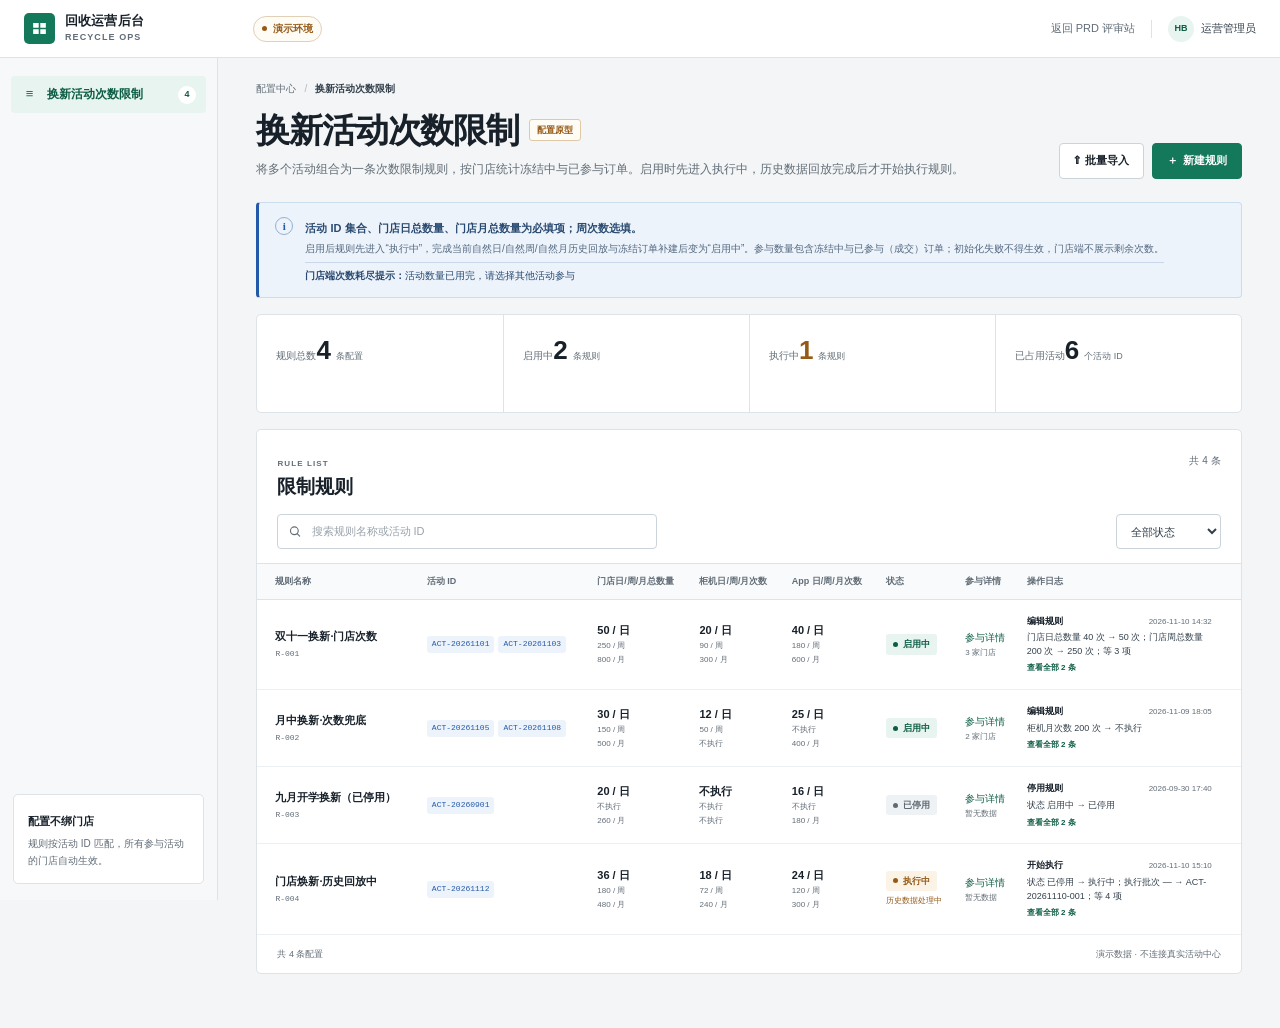
==== commit 63a49fc2: "feat: add weekly activity limits" ====
--- a/prototype/index.html
+++ b/prototype/index.html
@@ -3,11 +3,11 @@
 <head>
   <meta charset="utf-8">
   <meta name="viewport" content="width=device-width, initial-scale=1">
-  <meta name="description" content="门店换新活动参与次数限制配置菜单交互原型：单菜单入口、活动 ID 唯一占用、执行中初始化、参与详情、订单明细、批量导入和操作日志。">
+  <meta name="description" content="门店换新活动参与次数限制配置菜单交互原型：支持日、自然周、月三周期次数限制，覆盖活动 ID 唯一占用、执行中初始化、参与详情、订单明细、批量导入和操作日志。">
   <title>换新活动次数限制｜配置菜单原型</title>
   <link rel="icon" href="data:image/svg+xml,%3Csvg xmlns='http://www.w3.org/2000/svg' viewBox='0 0 64 64'%3E%3Crect width='64' height='64' rx='12' fill='%2314785b'/%3E%3Cpath d='M18 20h28v8H18zm0 16h12v8H18zm17 0h11v8H35z' fill='white'/%3E%3C/svg%3E">
-  <link rel="stylesheet" href="prototype.css?v=20261110-6">
-  <script src="prototype.js?v=20261110-6" defer></script>
+  <link rel="stylesheet" href="prototype.css?v=20261111-7">
+  <script src="prototype.js?v=20261111-7" defer></script>
 </head>
 <body>
   <a class="skip-link" href="#main-content">跳到主要内容</a>
@@ -58,7 +58,7 @@
 
       <section class="scope-banner" aria-label="配置口径提示">
         <span class="scope-icon" aria-hidden="true">i</span>
-        <div><strong>活动 ID 集合、门店日总数量、门店月总数量为必填项。</strong><p>启用后规则先进入“执行中”，完成当前自然日/月历史回放与冻结订单补建后变为“启用中”。参与数量包含冻结中与已参与（成交）订单；初始化失败不得生效，门店端不展示剩余次数。</p><p class="scope-example"><b>门店端次数耗尽提示：</b>活动数量已用完，请选择其他活动参与</p></div>
+        <div><strong>活动 ID 集合、门店日总数量、门店月总数量为必填项；周次数选填。</strong><p>启用后规则先进入“执行中”，完成当前自然日/自然周/自然月历史回放与冻结订单补建后变为“启用中”。参与数量包含冻结中与已参与（成交）订单；初始化失败不得生效，门店端不展示剩余次数。</p><p class="scope-example"><b>门店端次数耗尽提示：</b>活动数量已用完，请选择其他活动参与</p></div>
       </section>
 
       <section class="metrics" aria-label="配置概览">
@@ -84,7 +84,7 @@
 
         <div class="table-wrap">
           <table class="rule-table">
-            <thead><tr><th>规则名称</th><th>活动 ID</th><th>门店日/月总数量</th><th>柜机日/月次数</th><th>App 日/月次数</th><th>状态</th><th>参与详情</th><th>操作日志</th><th class="actions-col">操作</th></tr></thead>
+            <thead><tr><th>规则名称</th><th>活动 ID</th><th>门店日/周/月总数量</th><th>柜机日/周/月次数</th><th>App 日/周/月次数</th><th>状态</th><th>参与详情</th><th>操作日志</th><th class="actions-col">操作</th></tr></thead>
             <tbody id="rules-body"></tbody>
           </table>
           <div class="empty-state" id="empty-state" hidden>
@@ -125,26 +125,29 @@
         </section>
 
         <section class="form-section" aria-labelledby="quota-title">
-          <div class="form-section-head"><span>03</span><div><h3 id="quota-title">次数配置</h3><p>活动 ID 集合、门店日总数量、门店月总数量为必填；柜机、App 次数选填，未填写则不执行对应限制。</p></div></div>
+          <div class="form-section-head"><span>03</span><div><h3 id="quota-title">次数配置</h3><p>活动 ID 集合、门店日总数量、门店月总数量为必填；门店周总数量、柜机与 App 的日/周/月次数选填，未填写则不执行对应限制。</p></div></div>
           <small class="field-error limit-error" id="limit-error"></small>
           <div class="quota-group total-group">
-            <div class="quota-group-head"><div><span class="group-mark total">总</span><div><strong>门店总次数</strong><small>规则内全部活动、两个入口合计；两项均必填</small></div></div><span class="hard-limit">硬上限</span></div>
-            <div class="quota-grid two-col">
+            <div class="quota-group-head"><div><span class="group-mark total">总</span><div><strong>门店总次数</strong><small>规则内全部活动、两个入口合计；日/月必填，周选填</small></div></div><span class="hard-limit">硬上限</span></div>
+            <div class="quota-grid three-col">
               <div class="quota-field" data-quota="dailyTotal" data-required="true"><label class="quota-label" for="dailyTotal">门店日总数量 <b>必填</b></label><div class="number-wrap"><input id="dailyTotal" name="dailyTotal" type="number" min="1" step="1" placeholder="请输入日总数量" aria-label="门店日总数量"><span>次</span></div></div>
+              <div class="quota-field" data-quota="weeklyTotal"><label class="quota-label" for="weeklyTotal">门店周总数量 <em>选填</em></label><div class="number-wrap"><input id="weeklyTotal" name="weeklyTotal" type="number" min="1" step="1" placeholder="不填写则不执行" aria-label="门店周总数量"><span>次</span></div></div>
               <div class="quota-field" data-quota="monthlyTotal" data-required="true"><label class="quota-label" for="monthlyTotal">门店月总数量 <b>必填</b></label><div class="number-wrap"><input id="monthlyTotal" name="monthlyTotal" type="number" min="1" step="1" placeholder="请输入月总数量" aria-label="门店月总数量"><span>次</span></div></div>
             </div>
           </div>
           <div class="quota-group">
             <div class="quota-group-head"><div><span class="group-mark">柜</span><div><strong>柜机入口次数</strong><small>只限制柜机成交，成交后同时占用门店总次数</small></div></div></div>
-            <div class="quota-grid two-col">
+            <div class="quota-grid three-col">
               <div class="quota-field" data-quota="dailyCabinet"><label class="quota-label" for="dailyCabinet">柜机日次数 <em>选填</em></label><div class="number-wrap"><input id="dailyCabinet" name="dailyCabinet" type="number" min="1" step="1" placeholder="不填写则不执行" aria-label="柜机日次数"><span>次</span></div></div>
+              <div class="quota-field" data-quota="weeklyCabinet"><label class="quota-label" for="weeklyCabinet">柜机周次数 <em>选填</em></label><div class="number-wrap"><input id="weeklyCabinet" name="weeklyCabinet" type="number" min="1" step="1" placeholder="不填写则不执行" aria-label="柜机周次数"><span>次</span></div></div>
               <div class="quota-field" data-quota="monthlyCabinet"><label class="quota-label" for="monthlyCabinet">柜机月次数 <em>选填</em></label><div class="number-wrap"><input id="monthlyCabinet" name="monthlyCabinet" type="number" min="1" step="1" placeholder="不填写则不执行" aria-label="柜机月次数"><span>次</span></div></div>
             </div>
           </div>
           <div class="quota-group">
             <div class="quota-group-head"><div><span class="group-mark app">App</span><div><strong>App 入口次数</strong><small>只限制 App 成交，成交后同时占用门店总次数</small></div></div></div>
-            <div class="quota-grid two-col">
+            <div class="quota-grid three-col">
               <div class="quota-field" data-quota="dailyApp"><label class="quota-label" for="dailyApp">App 日次数 <em>选填</em></label><div class="number-wrap"><input id="dailyApp" name="dailyApp" type="number" min="1" step="1" placeholder="不填写则不执行" aria-label="App 日次数"><span>次</span></div></div>
+              <div class="quota-field" data-quota="weeklyApp"><label class="quota-label" for="weeklyApp">App 周次数 <em>选填</em></label><div class="number-wrap"><input id="weeklyApp" name="weeklyApp" type="number" min="1" step="1" placeholder="不填写则不执行" aria-label="App 周次数"><span>次</span></div></div>
               <div class="quota-field" data-quota="monthlyApp"><label class="quota-label" for="monthlyApp">App 月次数 <em>选填</em></label><div class="number-wrap"><input id="monthlyApp" name="monthlyApp" type="number" min="1" step="1" placeholder="不填写则不执行" aria-label="App 月次数"><span>次</span></div></div>
             </div>
           </div>
@@ -158,13 +161,13 @@
           </div>
           <div class="activation-note" role="note">
             <span class="activation-note-mark">期初</span>
-            <div><strong>启用流程：执行中 → 启用中</strong><p>系统按规则活动集合，回溯所有命中门店在当前自然日、自然月的历史成交，补建冻结中订单后生成期初用量。回放期间规则内活动阻断新参与；查询失败、部分门店失败或冻结补建失败时不得进入启用中，也不会按 0 次放行。</p></div>
+            <div><strong>启用流程：执行中 → 启用中</strong><p>系统按规则活动集合，回溯所有命中门店在当前自然日、自然周、自然月的历史成交，补建冻结中订单后生成期初用量。回放期间规则内活动阻断新参与；查询失败、部分门店失败或冻结补建失败时不得进入启用中，也不会按 0 次放行。</p></div>
           </div>
         </section>
       </div>
 
       <footer class="drawer-foot">
-        <span id="save-hint">活动 ID 集合、门店日总数量、门店月总数量为必填项</span>
+        <span id="save-hint">活动 ID 集合、门店日总数量、门店月总数量为必填项；周次数选填</span>
         <div><button class="button secondary" type="button" id="cancel-drawer">取消</button><button class="button primary" type="submit" id="save-rule">保存配置</button></div>
       </footer>
     </form>
@@ -194,10 +197,10 @@
       </div>
       <div class="drawer-body">
         <section class="form-section" aria-labelledby="import-format-title">
-          <div class="form-section-head"><span>01</span><div><h3 id="import-format-title">导入格式</h3><p>规则名称、入口次数和状态可留空；活动 ID 集合、门店日总数量、门店月总数量必填。</p></div></div>
+          <div class="form-section-head"><span>01</span><div><h3 id="import-format-title">导入格式</h3><p>规则名称、门店周总数量、入口次数和状态可留空；活动 ID 集合、门店日总数量、门店月总数量必填。</p></div></div>
           <div class="import-format">
-            <code role="region" aria-label="CSV 表头格式，可横向滚动" tabindex="0">规则名称,活动ID集合,门店日总数量,门店月总数量,柜机日次数,柜机月次数,App日次数,App月次数,状态</code>
-            <p>活动 ID 多个时用 <b>|</b> 分隔；状态可填“启用”或“停用”，留空默认启用并先进入执行中。空单元格表示不执行对应入口次数限制。</p>
+            <code role="region" aria-label="CSV 表头格式，可横向滚动" tabindex="0">规则名称,活动ID集合,门店日总数量,门店周总数量,门店月总数量,柜机日次数,柜机周次数,柜机月次数,App日次数,App周次数,App月次数,状态</code>
+            <p>活动 ID 多个时用 <b>|</b> 分隔；状态可填“启用”或“停用”，留空默认启用并先进入执行中。空单元格表示不执行对应周次数或入口次数限制；旧版 9 列模板仍可导入，周次数按不执行处理。</p>
           </div>
           <div class="import-toolbar">
             <label class="button secondary compact file-button">选择 CSV 文件<input id="import-file" type="file" accept=".csv,text/csv"></label>
@@ -214,7 +217,7 @@
           <div class="import-errors" id="import-errors" aria-live="polite" hidden></div>
           <div class="import-table-wrap" id="import-table-wrap" role="region" aria-label="批量导入校验预览表格，可横向滚动" tabindex="0" hidden>
             <table class="import-table">
-              <thead><tr><th>行</th><th>规则名称</th><th>活动 ID</th><th>门店日/月总数量</th><th>柜机日/月次数</th><th>App 日/月次数</th><th>状态</th></tr></thead>
+              <thead><tr><th>行</th><th>规则名称</th><th>活动 ID</th><th>门店日/周/月总数量</th><th>柜机日/周/月次数</th><th>App 日/周/月次数</th><th>状态</th></tr></thead>
               <tbody id="import-preview-body"></tbody>
             </table>
             <p class="import-more" id="import-more" hidden></p>
@@ -235,7 +238,7 @@
         <div>
           <span class="kicker">PARTICIPATION DETAIL</span>
           <h2 id="participation-modal-title">参与详情</h2>
-          <p id="participation-modal-subtitle">按门店查看当前日/月参与数量。</p>
+          <p id="participation-modal-subtitle">按门店查看当前日/周/月参与数量。</p>
         </div>
         <button class="icon-button" type="button" id="close-participation" aria-label="关闭参与详情">×</button>
       </div>
@@ -248,8 +251,8 @@
         <p class="modal-note"><b>口径：</b>参与数量 = 冻结中 + 已参与（成交）；已退款、已取消或已释放的订单不计入。主数量为合计值，辅助文字展示拆分。</p>
         <div class="modal-table-wrap" id="participation-table-wrap" role="region" aria-label="门店参与详情表格，可横向滚动" tabindex="0" hidden>
           <table class="detail-table participation-table">
-            <caption class="sr-only">当前规则下各门店的日、月参与数量及订单明细入口</caption>
-            <thead><tr><th>门店名称</th><th>柜机日数量</th><th>App 日数量</th><th>门店日数量</th><th>门店月数量</th><th>柜机月数量</th><th>App 月数量</th><th>查看明细</th></tr></thead>
+            <caption class="sr-only">当前规则下各门店的日、周、月参与数量及订单明细入口</caption>
+            <thead><tr><th>门店名称</th><th>柜机日数量</th><th>App 日数量</th><th>门店日数量</th><th>门店周数量</th><th>柜机周数量</th><th>App 周数量</th><th>门店月数量</th><th>柜机月数量</th><th>App 月数量</th><th>查看明细</th></tr></thead>
             <tbody id="participation-body"></tbody>
           </table>
         </div>
@@ -282,7 +285,7 @@
           <div><span>所属规则</span><strong id="order-rule-name">—</strong></div>
           <div><span>有效订单</span><strong id="order-total-count">0 笔</strong></div>
         </div>
-        <p class="modal-note"><b>范围：</b>当前自然月内仍占用次数的订单，同一订单号只展示一次；状态仅包含冻结中与已参与。</p>
+        <p class="modal-note"><b>范围：</b>当前自然周与当前自然月并集内仍占用次数的订单，同一订单号只展示一次；状态仅包含冻结中与已参与。</p>
         <div class="modal-table-wrap" id="order-table-wrap" role="region" aria-label="门店参与订单明细表格" tabindex="0" hidden>
           <table class="detail-table order-table">
             <caption class="sr-only">当前门店仍占用次数的参与订单</caption>
--- a/prototype/prototype.css
+++ b/prototype/prototype.css
@@ -215,6 +215,7 @@
 .hard-limit { padding: 2px 6px; border-radius: 2px; background: var(--green-soft); color: var(--green-dark); font-size: 8px; font-weight: 650; }
 .quota-grid { display: grid; gap: 8px; }
 .quota-grid.two-col { grid-template-columns: 1fr 1fr; }
+.quota-grid.three-col { grid-template-columns: repeat(3, minmax(0, 1fr)); }
 .quota-field { padding: 8px 9px; border: 1px solid var(--line); border-radius: 3px; background: #fff; }
 .quota-label { display: flex; align-items: center; justify-content: space-between; gap: 5px; margin-bottom: 5px; color: var(--ink-2); font-size: 9px; font-weight: 650; }
 .quota-label b, .quota-label em { flex: 0 0 auto; padding: 1px 4px; border-radius: 2px; font-size: 7px; font-style: normal; font-weight: 650; }
@@ -287,7 +288,7 @@
 .modal-backdrop { position: fixed; inset: 0; z-index: 90; background: rgba(16, 30, 39, .46); backdrop-filter: blur(2px); }
 .order-backdrop { z-index: 94; background: rgba(16, 30, 39, .28); }
 .modal-backdrop[hidden], .data-modal[hidden] { display: none; }
-.data-modal { position: fixed; z-index: 92; top: 50%; left: 50%; width: min(1140px, calc(100vw - 48px)); max-height: min(830px, calc(100vh - 48px)); transform: translate(-50%, -50%); border: 1px solid var(--line-strong); border-radius: 6px; background: #fff; box-shadow: 0 28px 80px rgba(12, 27, 37, .3); overflow: hidden; }
+.data-modal { position: fixed; z-index: 92; top: 50%; left: 50%; width: min(1360px, calc(100vw - 48px)); max-height: min(830px, calc(100vh - 48px)); transform: translate(-50%, -50%); border: 1px solid var(--line-strong); border-radius: 6px; background: #fff; box-shadow: 0 28px 80px rgba(12, 27, 37, .3); overflow: hidden; }
 .order-modal { z-index: 96; width: min(700px, calc(100vw - 48px)); }
 .modal-shell { max-height: inherit; display: flex; flex-direction: column; }
 .modal-head { display: flex; justify-content: space-between; align-items: flex-start; gap: 22px; padding: 20px 23px 16px; border-bottom: 1px solid var(--line); }
@@ -300,12 +301,13 @@
 .participation-summary > div, .order-context > div { min-width: 0; padding: 10px 12px; background: #f8fafb; }
 .participation-summary span, .order-context span { display: block; color: var(--muted); font-size: 8px; }
 .participation-summary strong, .order-context strong { display: block; margin-top: 2px; overflow: hidden; color: var(--ink); font-size: 10px; text-overflow: ellipsis; white-space: nowrap; }
+.participation-summary > div:last-child strong { overflow: visible; white-space: normal; overflow-wrap: anywhere; }
 .modal-note { margin: 11px 0; padding: 9px 11px; border-left: 2px solid #9db6d8; border-radius: 2px; background: var(--blue-soft); color: #52677f; font-size: 9px; line-height: 1.65; }
 .modal-note b { color: #294a70; }
 .modal-table-wrap { overflow-x: auto; border: 1px solid var(--line); border-radius: 4px; }
 .modal-table-wrap[hidden] { display: none; }
 .detail-table { width: 100%; border-collapse: collapse; font-size: 10px; }
-.participation-table { min-width: 980px; }
+.participation-table { min-width: 1240px; }
 .order-table { min-width: 520px; }
 .detail-table th { padding: 9px 10px; border-bottom: 1px solid var(--line); background: #f8fafb; color: var(--muted); font-size: 8px; font-weight: 650; text-align: left; white-space: nowrap; }
 .detail-table td { padding: 10px; border-bottom: 1px solid #edf0f2; color: var(--ink-2); vertical-align: middle; }
@@ -367,7 +369,7 @@
   .drawer { width: 100%; top: 0; }
   .drawer-head, .drawer-body, .drawer-foot { padding-left: 18px; padding-right: 18px; }
   .drawer-head h2 { font-size: 22px; }
-  .quota-grid.two-col, .status-options { grid-template-columns: 1fr; }
+  .quota-grid.two-col, .quota-grid.three-col, .status-options { grid-template-columns: 1fr; }
   .drawer-foot { align-items: stretch; flex-direction: column; }
   .drawer-foot > div { display: grid; grid-template-columns: 1fr 1fr; }
   #import-drawer .drawer-foot > div { grid-template-columns: 1fr 1fr; }
@@ -382,7 +384,7 @@
   .participation-summary, .order-context { grid-template-columns: 1fr; }
   .modal-foot { align-items: stretch; flex-direction: column; }
   .modal-foot > div { display: grid; grid-template-columns: 1fr 1fr; }
-  .participation-table { min-width: 860px; }
+  .participation-table { min-width: 1180px; }
   .toast-region { left: 16px; right: 16px; bottom: 16px; }
   .toast { min-width: 0; max-width: none; }
 }
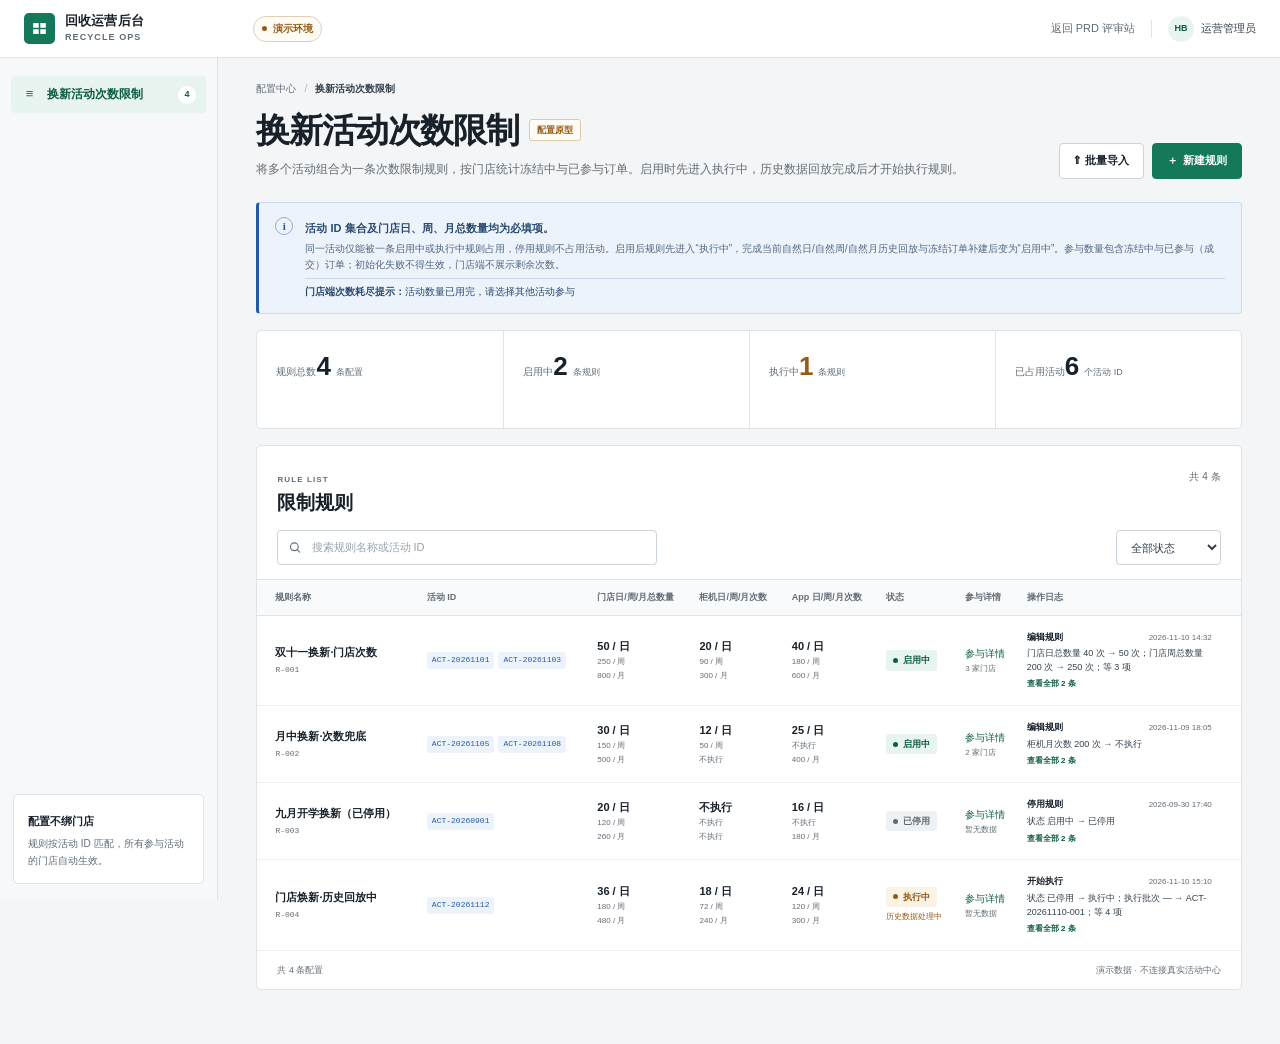
==== commit 2852e3b3: "feat: tighten active activity ownership and weekly limits" ====
--- a/prototype/index.html
+++ b/prototype/index.html
@@ -6,14 +6,14 @@
   <meta name="description" content="门店换新活动参与次数限制配置菜单交互原型：支持日、自然周、月三周期次数限制，覆盖活动 ID 唯一占用、执行中初始化、参与详情、订单明细、批量导入和操作日志。">
   <title>换新活动次数限制｜配置菜单原型</title>
   <link rel="icon" href="data:image/svg+xml,%3Csvg xmlns='http://www.w3.org/2000/svg' viewBox='0 0 64 64'%3E%3Crect width='64' height='64' rx='12' fill='%2314785b'/%3E%3Cpath d='M18 20h28v8H18zm0 16h12v8H18zm17 0h11v8H35z' fill='white'/%3E%3C/svg%3E">
-  <link rel="stylesheet" href="prototype.css?v=20261111-7">
-  <script src="prototype.js?v=20261111-7" defer></script>
+  <link rel="stylesheet" href="prototype.css?v=20261111-10">
+  <script src="prototype.js?v=20261111-10" defer></script>
 </head>
 <body>
   <a class="skip-link" href="#main-content">跳到主要内容</a>
 
   <header class="topbar" role="banner" aria-label="运营后台顶栏">
-    <a class="brand" href="../index.html" aria-label="返回 PRD 评审站">
+    <a class="brand" href="../index.html">
       <span class="brand-mark" aria-hidden="true">
         <svg viewBox="0 0 24 24" width="19" height="19"><path d="M4 5h7v6H4zm9 0h7v6h-7zM4 13h7v6H4zm9 0h7v6h-7z" fill="currentColor"/></svg>
       </span>
@@ -58,7 +58,7 @@
 
       <section class="scope-banner" aria-label="配置口径提示">
         <span class="scope-icon" aria-hidden="true">i</span>
-        <div><strong>活动 ID 集合、门店日总数量、门店月总数量为必填项；周次数选填。</strong><p>启用后规则先进入“执行中”，完成当前自然日/自然周/自然月历史回放与冻结订单补建后变为“启用中”。参与数量包含冻结中与已参与（成交）订单；初始化失败不得生效，门店端不展示剩余次数。</p><p class="scope-example"><b>门店端次数耗尽提示：</b>活动数量已用完，请选择其他活动参与</p></div>
+        <div><strong>活动 ID 集合及门店日、周、月总数量均为必填项。</strong><p>同一活动仅能被一条启用中或执行中规则占用，停用规则不占用活动。启用后规则先进入“执行中”，完成当前自然日/自然周/自然月历史回放与冻结订单补建后变为“启用中”。参与数量包含冻结中与已参与（成交）订单；初始化失败不得生效，门店端不展示剩余次数。</p><p class="scope-example"><b>门店端次数耗尽提示：</b>活动数量已用完，请选择其他活动参与</p></div>
       </section>
 
       <section class="metrics" aria-label="配置概览">
@@ -112,7 +112,7 @@
         </section>
 
         <section class="form-section" aria-labelledby="activity-title">
-          <div class="form-section-head"><span>02</span><div><h3 id="activity-title">活动配置（必填）</h3><p>活动 ID 集合至少配置 1 个活动。已归属其他规则的活动不可选择。</p></div></div>
+          <div class="form-section-head"><span>02</span><div><h3 id="activity-title">活动配置（必填）</h3><p>活动 ID 集合至少配置 1 个活动。启用配置不能选择已被其他启用中/执行中规则占用的活动；停用配置不受活跃占用限制。</p></div></div>
           <div class="activity-picker">
             <div class="selected-activities" id="selected-activities" aria-live="polite"></div>
             <div class="activity-add-row">
@@ -125,18 +125,18 @@
         </section>
 
         <section class="form-section" aria-labelledby="quota-title">
-          <div class="form-section-head"><span>03</span><div><h3 id="quota-title">次数配置</h3><p>活动 ID 集合、门店日总数量、门店月总数量为必填；门店周总数量、柜机与 App 的日/周/月次数选填，未填写则不执行对应限制。</p></div></div>
+          <div class="form-section-head"><span>03</span><div><h3 id="quota-title">次数配置</h3><p>活动 ID 集合及门店日、周、月总数量为必填，三项总次数同时执行；柜机与 App 的日/周/月分归宿次数选填，未填写则不执行对应限制。</p></div></div>
           <small class="field-error limit-error" id="limit-error"></small>
           <div class="quota-group total-group">
-            <div class="quota-group-head"><div><span class="group-mark total">总</span><div><strong>门店总次数</strong><small>规则内全部活动、两个入口合计；日/月必填，周选填</small></div></div><span class="hard-limit">硬上限</span></div>
+            <div class="quota-group-head"><div><span class="group-mark total">总</span><div><strong>门店总次数</strong><small>规则内全部活动、两个入口合计；日、自然周、自然月均必填并同时执行</small></div></div><span class="hard-limit">硬上限</span></div>
             <div class="quota-grid three-col">
               <div class="quota-field" data-quota="dailyTotal" data-required="true"><label class="quota-label" for="dailyTotal">门店日总数量 <b>必填</b></label><div class="number-wrap"><input id="dailyTotal" name="dailyTotal" type="number" min="1" step="1" placeholder="请输入日总数量" aria-label="门店日总数量"><span>次</span></div></div>
-              <div class="quota-field" data-quota="weeklyTotal"><label class="quota-label" for="weeklyTotal">门店周总数量 <em>选填</em></label><div class="number-wrap"><input id="weeklyTotal" name="weeklyTotal" type="number" min="1" step="1" placeholder="不填写则不执行" aria-label="门店周总数量"><span>次</span></div></div>
+              <div class="quota-field" data-quota="weeklyTotal" data-required="true"><label class="quota-label" for="weeklyTotal">门店周总数量 <b>必填</b></label><div class="number-wrap"><input id="weeklyTotal" name="weeklyTotal" type="number" min="1" step="1" placeholder="请输入周总数量" aria-label="门店周总数量"><span>次</span></div></div>
               <div class="quota-field" data-quota="monthlyTotal" data-required="true"><label class="quota-label" for="monthlyTotal">门店月总数量 <b>必填</b></label><div class="number-wrap"><input id="monthlyTotal" name="monthlyTotal" type="number" min="1" step="1" placeholder="请输入月总数量" aria-label="门店月总数量"><span>次</span></div></div>
             </div>
           </div>
           <div class="quota-group">
-            <div class="quota-group-head"><div><span class="group-mark">柜</span><div><strong>柜机入口次数</strong><small>只限制柜机成交，成交后同时占用门店总次数</small></div></div></div>
+            <div class="quota-group-head"><div><span class="group-mark">柜</span><div><strong>柜机分归宿次数</strong><small>只限制柜机下单成交，并按订单归宿分别统计</small></div></div></div>
             <div class="quota-grid three-col">
               <div class="quota-field" data-quota="dailyCabinet"><label class="quota-label" for="dailyCabinet">柜机日次数 <em>选填</em></label><div class="number-wrap"><input id="dailyCabinet" name="dailyCabinet" type="number" min="1" step="1" placeholder="不填写则不执行" aria-label="柜机日次数"><span>次</span></div></div>
               <div class="quota-field" data-quota="weeklyCabinet"><label class="quota-label" for="weeklyCabinet">柜机周次数 <em>选填</em></label><div class="number-wrap"><input id="weeklyCabinet" name="weeklyCabinet" type="number" min="1" step="1" placeholder="不填写则不执行" aria-label="柜机周次数"><span>次</span></div></div>
@@ -144,7 +144,7 @@
             </div>
           </div>
           <div class="quota-group">
-            <div class="quota-group-head"><div><span class="group-mark app">App</span><div><strong>App 入口次数</strong><small>只限制 App 成交，成交后同时占用门店总次数</small></div></div></div>
+            <div class="quota-group-head"><div><span class="group-mark app">App</span><div><strong>App 分归宿次数</strong><small>只限制软件下单成交，并按订单归宿分别统计</small></div></div></div>
             <div class="quota-grid three-col">
               <div class="quota-field" data-quota="dailyApp"><label class="quota-label" for="dailyApp">App 日次数 <em>选填</em></label><div class="number-wrap"><input id="dailyApp" name="dailyApp" type="number" min="1" step="1" placeholder="不填写则不执行" aria-label="App 日次数"><span>次</span></div></div>
               <div class="quota-field" data-quota="weeklyApp"><label class="quota-label" for="weeklyApp">App 周次数 <em>选填</em></label><div class="number-wrap"><input id="weeklyApp" name="weeklyApp" type="number" min="1" step="1" placeholder="不填写则不执行" aria-label="App 周次数"><span>次</span></div></div>
@@ -154,10 +154,10 @@
         </section>
 
         <section class="form-section" aria-labelledby="status-title">
-          <div class="form-section-head"><span>04</span><div><h3 id="status-title">生效状态（选填）</h3><p>未操作时默认启用；停用后不再限制新订单，已有计数与活动占用关系保持不变。</p></div></div>
+          <div class="form-section-head"><span>04</span><div><h3 id="status-title">生效状态（选填）</h3><p>未操作时默认启用；停用后不再限制新订单并释放活动占用，历史计数保留，后续可重新启用。</p></div></div>
           <div class="status-options">
             <label><input type="radio" name="rule-status" value="enabled" checked><span><strong>保存并启用</strong><small>先进入执行中，历史数据回放完成后自动变为启用中</small></span></label>
-            <label><input type="radio" name="rule-status" value="disabled"><span><strong>保存为停用</strong><small>保留活动占用，后续可手动启用</small></span></label>
+            <label><input type="radio" name="rule-status" value="disabled"><span><strong>保存为停用</strong><small>释放活动占用，后续启用时重新校验</small></span></label>
           </div>
           <div class="activation-note" role="note">
             <span class="activation-note-mark">期初</span>
@@ -167,7 +167,7 @@
       </div>
 
       <footer class="drawer-foot">
-        <span id="save-hint">活动 ID 集合、门店日总数量、门店月总数量为必填项；周次数选填</span>
+        <span id="save-hint">活动 ID 集合及门店日、周、月总数量均为必填项</span>
         <div><button class="button secondary" type="button" id="cancel-drawer">取消</button><button class="button primary" type="submit" id="save-rule">保存配置</button></div>
       </footer>
     </form>
@@ -197,10 +197,10 @@
       </div>
       <div class="drawer-body">
         <section class="form-section" aria-labelledby="import-format-title">
-          <div class="form-section-head"><span>01</span><div><h3 id="import-format-title">导入格式</h3><p>规则名称、门店周总数量、入口次数和状态可留空；活动 ID 集合、门店日总数量、门店月总数量必填。</p></div></div>
+          <div class="form-section-head"><span>01</span><div><h3 id="import-format-title">导入格式</h3><p>规则名称、分归宿次数和状态可留空；活动 ID 集合及门店日、周、月总数量必填。</p></div></div>
           <div class="import-format">
             <code role="region" aria-label="CSV 表头格式，可横向滚动" tabindex="0">规则名称,活动ID集合,门店日总数量,门店周总数量,门店月总数量,柜机日次数,柜机周次数,柜机月次数,App日次数,App周次数,App月次数,状态</code>
-            <p>活动 ID 多个时用 <b>|</b> 分隔；状态可填“启用”或“停用”，留空默认启用并先进入执行中。空单元格表示不执行对应周次数或入口次数限制；旧版 9 列模板仍可导入，周次数按不执行处理。</p>
+            <p>活动 ID 多个时用 <b>|</b> 分隔；状态可填“启用”或“停用”，留空默认启用并先进入执行中。空单元格表示不执行对应分归宿次数限制；旧版 9 列模板缺少必填的门店周总数量，系统会整批阻断并提示使用新版模板。</p>
           </div>
           <div class="import-toolbar">
             <label class="button secondary compact file-button">选择 CSV 文件<input id="import-file" type="file" accept=".csv,text/csv"></label>
@@ -275,7 +275,7 @@
         <div>
           <span class="kicker">ORDER DETAIL</span>
           <h2 id="order-modal-title">订单明细</h2>
-          <p id="order-modal-subtitle">查看当前门店仍占用次数的订单。</p>
+          <p id="order-modal-subtitle">查看当前门店仍占用次数的订单；订单归宿分为柜机下单与软件下单。</p>
         </div>
         <button class="icon-button" type="button" id="close-order" aria-label="关闭订单明细">×</button>
       </div>
@@ -285,11 +285,11 @@
           <div><span>所属规则</span><strong id="order-rule-name">—</strong></div>
           <div><span>有效订单</span><strong id="order-total-count">0 笔</strong></div>
         </div>
-        <p class="modal-note"><b>范围：</b>当前自然周与当前自然月并集内仍占用次数的订单，同一订单号只展示一次；状态仅包含冻结中与已参与。</p>
+        <p class="modal-note"><b>范围：</b>当前自然周与当前自然月并集内仍占用次数的订单，同一订单号只展示一次；状态仅包含冻结中与已参与。订单归宿为“柜机下单”或“软件下单”，App 入口产生的订单统一展示为软件下单。</p>
         <div class="modal-table-wrap" id="order-table-wrap" role="region" aria-label="门店参与订单明细表格" tabindex="0" hidden>
           <table class="detail-table order-table">
             <caption class="sr-only">当前门店仍占用次数的参与订单</caption>
-            <thead><tr><th>门店名称</th><th>订单号</th><th>参与状态</th></tr></thead>
+            <thead><tr><th>门店名称</th><th>订单号</th><th>订单归宿</th><th>参与状态</th></tr></thead>
             <tbody id="order-body"></tbody>
           </table>
         </div>
--- a/prototype/prototype.css
+++ b/prototype/prototype.css
@@ -308,7 +308,7 @@
 .modal-table-wrap[hidden] { display: none; }
 .detail-table { width: 100%; border-collapse: collapse; font-size: 10px; }
 .participation-table { min-width: 1240px; }
-.order-table { min-width: 520px; }
+.order-table { min-width: 610px; }
 .detail-table th { padding: 9px 10px; border-bottom: 1px solid var(--line); background: #f8fafb; color: var(--muted); font-size: 8px; font-weight: 650; text-align: left; white-space: nowrap; }
 .detail-table td { padding: 10px; border-bottom: 1px solid #edf0f2; color: var(--ink-2); vertical-align: middle; }
 .detail-table tbody tr:last-child td { border-bottom: 0; }
@@ -320,6 +320,9 @@
 .detail-order-button { padding: 0; border: 0; border-bottom: 1px solid transparent; background: transparent; color: var(--green-dark); cursor: pointer; font-size: 9px; font-weight: 650; white-space: nowrap; }
 .detail-order-button:hover { border-bottom-color: currentColor; }
 .order-number { color: var(--ink); font-family: ui-monospace, SFMono-Regular, Menlo, monospace; font-size: 9px; }
+.order-destination { display: inline-flex; align-items: center; padding: 3px 7px; border: 1px solid #d7e0e8; border-radius: 3px; background: #f7f9fb; color: #45596b; font-size: 9px; font-weight: 650; white-space: nowrap; }
+.order-destination.cabinet { border-color: #d6e3dc; background: #f2f8f5; color: #2c6a51; }
+.order-destination.app { border-color: #d8e2ef; background: #f2f6fb; color: #3f6488; }
 .participation-badge { display: inline-flex; align-items: center; gap: 5px; padding: 3px 7px; border-radius: 3px; font-size: 9px; font-weight: 650; white-space: nowrap; }
 .participation-badge::before { content: ""; width: 5px; height: 5px; border-radius: 50%; background: currentColor; }
 .participation-badge.frozen { background: var(--amber-soft); color: var(--amber); }
@@ -385,6 +388,22 @@
   .modal-foot { align-items: stretch; flex-direction: column; }
   .modal-foot > div { display: grid; grid-template-columns: 1fr 1fr; }
   .participation-table { min-width: 1180px; }
+  .order-table { display: block; min-width: 0; }
+  .order-table thead { display: none; }
+  .order-table tbody { display: grid; gap: 8px; padding: 8px; background: #f8fafb; }
+  .order-table tr { display: grid; grid-template-columns: minmax(0, 1fr) auto; grid-template-areas: "store status" "order destination"; gap: 7px 10px; padding: 11px; border: 1px solid var(--line); border-radius: 4px; background: #fff; }
+  .order-table td { display: block; padding: 0; border: 0; }
+  .order-table td:nth-child(1) { grid-area: store; }
+  .order-table td:nth-child(2) { grid-area: order; align-self: center; }
+  .order-table td:nth-child(3) { grid-area: destination; justify-self: end; align-self: center; }
+  .order-table td:nth-child(4) { grid-area: status; justify-self: end; }
+  .order-table td:nth-child(2)::before, .order-table td:nth-child(3)::before { margin-right: 4px; color: var(--muted); font-size: 8px; font-weight: 500; }
+  .order-table td:nth-child(2)::before { content: "订单号"; }
+  .order-table td:nth-child(3)::before { content: "归宿"; }
+  .order-table tbody tr:hover td { background: transparent; }
+  .order-table .detail-store-name { font-size: 10px; line-height: 1.45; }
+  .order-table .order-number { font-size: 9px; line-height: 1.45; overflow-wrap: anywhere; }
+  .order-table .order-destination, .order-table .participation-badge { padding: 3px 6px; font-size: 9px; }
   .toast-region { left: 16px; right: 16px; bottom: 16px; }
   .toast { min-width: 0; max-width: none; }
 }
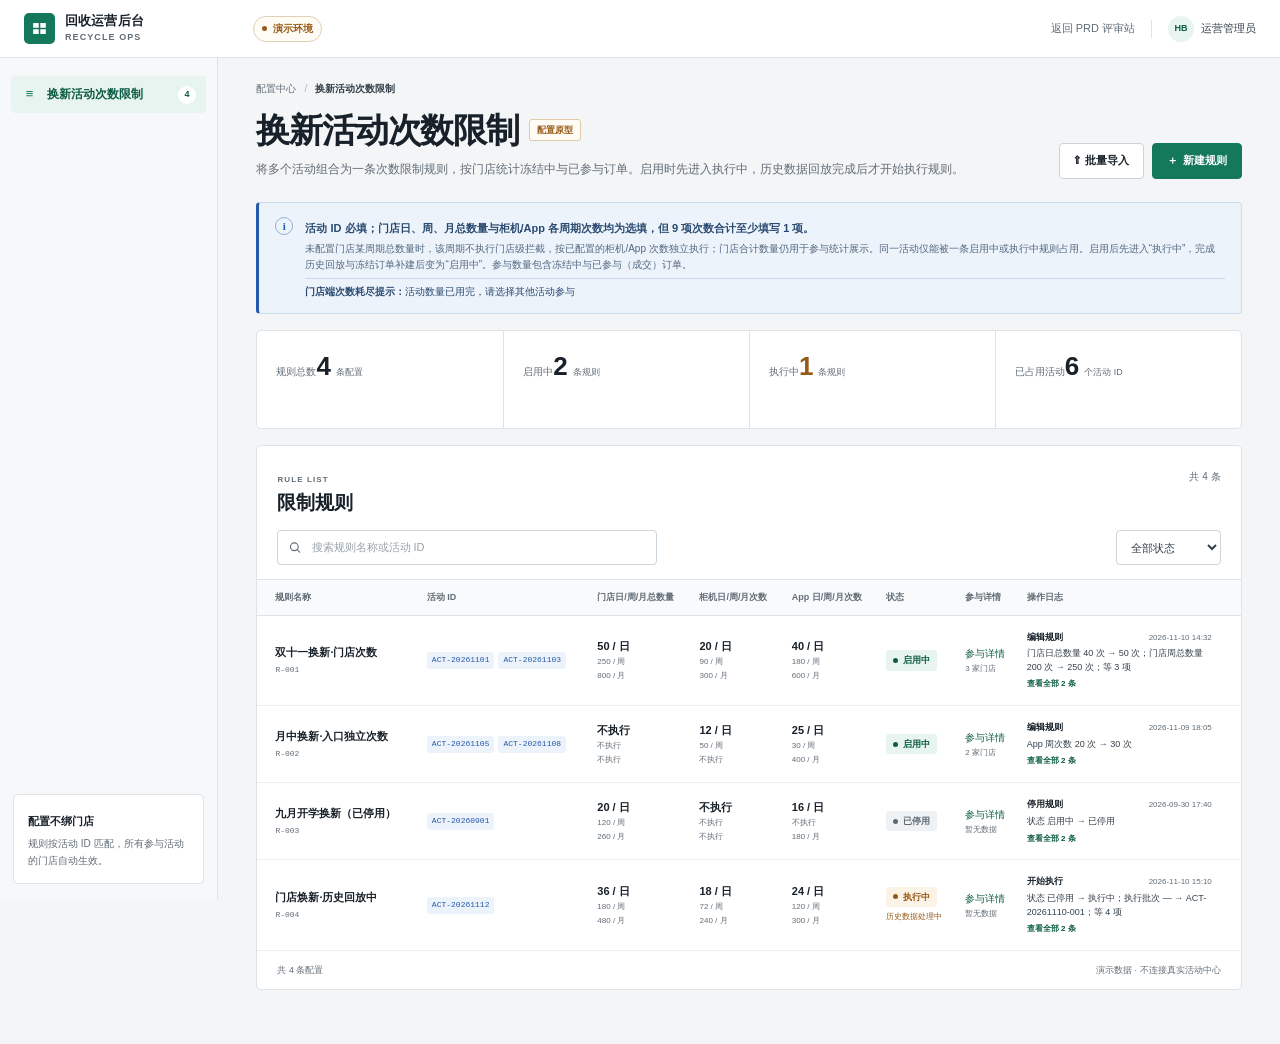
==== commit 507b1f3f: "feat: make store total limits optional per period" ====
--- a/prototype/index.html
+++ b/prototype/index.html
@@ -3,11 +3,11 @@
 <head>
   <meta charset="utf-8">
   <meta name="viewport" content="width=device-width, initial-scale=1">
-  <meta name="description" content="门店换新活动参与次数限制配置菜单交互原型：支持日、自然周、月三周期次数限制，覆盖活动 ID 唯一占用、执行中初始化、参与详情、订单明细、批量导入和操作日志。">
+  <meta name="description" content="门店换新活动参与次数限制配置菜单交互原型：支持日、自然周、月三周期次数按需配置，覆盖活动 ID 唯一占用、执行中初始化、分入口独立统计、参与详情、订单明细、批量导入和操作日志。">
   <title>换新活动次数限制｜配置菜单原型</title>
   <link rel="icon" href="data:image/svg+xml,%3Csvg xmlns='http://www.w3.org/2000/svg' viewBox='0 0 64 64'%3E%3Crect width='64' height='64' rx='12' fill='%2314785b'/%3E%3Cpath d='M18 20h28v8H18zm0 16h12v8H18zm17 0h11v8H35z' fill='white'/%3E%3C/svg%3E">
-  <link rel="stylesheet" href="prototype.css?v=20261111-10">
-  <script src="prototype.js?v=20261111-10" defer></script>
+  <link rel="stylesheet" href="prototype.css?v=20261111-11">
+  <script src="prototype.js?v=20261111-12" defer></script>
 </head>
 <body>
   <a class="skip-link" href="#main-content">跳到主要内容</a>
@@ -58,7 +58,7 @@
 
       <section class="scope-banner" aria-label="配置口径提示">
         <span class="scope-icon" aria-hidden="true">i</span>
-        <div><strong>活动 ID 集合及门店日、周、月总数量均为必填项。</strong><p>同一活动仅能被一条启用中或执行中规则占用，停用规则不占用活动。启用后规则先进入“执行中”，完成当前自然日/自然周/自然月历史回放与冻结订单补建后变为“启用中”。参与数量包含冻结中与已参与（成交）订单；初始化失败不得生效，门店端不展示剩余次数。</p><p class="scope-example"><b>门店端次数耗尽提示：</b>活动数量已用完，请选择其他活动参与</p></div>
+        <div><strong>活动 ID 必填；门店日、周、月总数量与柜机/App 各周期次数均为选填，但 9 项次数合计至少填写 1 项。</strong><p>未配置门店某周期总数量时，该周期不执行门店级拦截，按已配置的柜机/App 次数独立执行；门店合计数量仍用于参与统计展示。同一活动仅能被一条启用中或执行中规则占用。启用后先进入“执行中”，完成历史回放与冻结订单补建后变为“启用中”。参与数量包含冻结中与已参与（成交）订单。</p><p class="scope-example"><b>门店端次数耗尽提示：</b>活动数量已用完，请选择其他活动参与</p></div>
       </section>
 
       <section class="metrics" aria-label="配置概览">
@@ -125,14 +125,14 @@
         </section>
 
         <section class="form-section" aria-labelledby="quota-title">
-          <div class="form-section-head"><span>03</span><div><h3 id="quota-title">次数配置</h3><p>活动 ID 集合及门店日、周、月总数量为必填，三项总次数同时执行；柜机与 App 的日/周/月分归宿次数选填，未填写则不执行对应限制。</p></div></div>
+          <div class="form-section-head"><span>03</span><div><h3 id="quota-title">次数配置</h3><p>门店总次数与柜机/App 分归宿次数均为选填，但 9 项次数至少填写 1 项。每个已填写的次数按对应周期独立执行；未配置门店总次数的周期，按柜机/App 已填次数分别控制。</p></div></div>
           <small class="field-error limit-error" id="limit-error"></small>
           <div class="quota-group total-group">
-            <div class="quota-group-head"><div><span class="group-mark total">总</span><div><strong>门店总次数</strong><small>规则内全部活动、两个入口合计；日、自然周、自然月均必填并同时执行</small></div></div><span class="hard-limit">硬上限</span></div>
+            <div class="quota-group-head"><div><span class="group-mark total">总</span><div><strong>门店总次数（选填）</strong><small>规则内全部活动、两个入口合计；日、自然周、自然月可分别留空，留空则对应周期不执行门店级拦截</small></div></div><span class="hard-limit">按周期执行</span></div>
             <div class="quota-grid three-col">
-              <div class="quota-field" data-quota="dailyTotal" data-required="true"><label class="quota-label" for="dailyTotal">门店日总数量 <b>必填</b></label><div class="number-wrap"><input id="dailyTotal" name="dailyTotal" type="number" min="1" step="1" placeholder="请输入日总数量" aria-label="门店日总数量"><span>次</span></div></div>
-              <div class="quota-field" data-quota="weeklyTotal" data-required="true"><label class="quota-label" for="weeklyTotal">门店周总数量 <b>必填</b></label><div class="number-wrap"><input id="weeklyTotal" name="weeklyTotal" type="number" min="1" step="1" placeholder="请输入周总数量" aria-label="门店周总数量"><span>次</span></div></div>
-              <div class="quota-field" data-quota="monthlyTotal" data-required="true"><label class="quota-label" for="monthlyTotal">门店月总数量 <b>必填</b></label><div class="number-wrap"><input id="monthlyTotal" name="monthlyTotal" type="number" min="1" step="1" placeholder="请输入月总数量" aria-label="门店月总数量"><span>次</span></div></div>
+              <div class="quota-field" data-quota="dailyTotal"><label class="quota-label" for="dailyTotal">门店日总数量 <em>选填</em></label><div class="number-wrap"><input id="dailyTotal" name="dailyTotal" type="number" min="1" step="1" placeholder="留空则不执行日总量" aria-label="门店日总数量"><span>次</span></div></div>
+              <div class="quota-field" data-quota="weeklyTotal"><label class="quota-label" for="weeklyTotal">门店周总数量 <em>选填</em></label><div class="number-wrap"><input id="weeklyTotal" name="weeklyTotal" type="number" min="1" step="1" placeholder="留空则不执行周总量" aria-label="门店周总数量"><span>次</span></div></div>
+              <div class="quota-field" data-quota="monthlyTotal"><label class="quota-label" for="monthlyTotal">门店月总数量 <em>选填</em></label><div class="number-wrap"><input id="monthlyTotal" name="monthlyTotal" type="number" min="1" step="1" placeholder="留空则不执行月总量" aria-label="门店月总数量"><span>次</span></div></div>
             </div>
           </div>
           <div class="quota-group">
@@ -167,7 +167,7 @@
       </div>
 
       <footer class="drawer-foot">
-        <span id="save-hint">活动 ID 集合及门店日、周、月总数量均为必填项</span>
+        <span id="save-hint">活动 ID 必填；9 项次数均选填，但至少填写 1 项</span>
         <div><button class="button secondary" type="button" id="cancel-drawer">取消</button><button class="button primary" type="submit" id="save-rule">保存配置</button></div>
       </footer>
     </form>
@@ -197,10 +197,10 @@
       </div>
       <div class="drawer-body">
         <section class="form-section" aria-labelledby="import-format-title">
-          <div class="form-section-head"><span>01</span><div><h3 id="import-format-title">导入格式</h3><p>规则名称、分归宿次数和状态可留空；活动 ID 集合及门店日、周、月总数量必填。</p></div></div>
+          <div class="form-section-head"><span>01</span><div><h3 id="import-format-title">导入格式</h3><p>活动 ID 集合必填；门店日、周、月总数量及柜机/App 各周期次数均选填，但每行 9 项次数至少填写 1 项。</p></div></div>
           <div class="import-format">
             <code role="region" aria-label="CSV 表头格式，可横向滚动" tabindex="0">规则名称,活动ID集合,门店日总数量,门店周总数量,门店月总数量,柜机日次数,柜机周次数,柜机月次数,App日次数,App周次数,App月次数,状态</code>
-            <p>活动 ID 多个时用 <b>|</b> 分隔；状态可填“启用”或“停用”，留空默认启用并先进入执行中。空单元格表示不执行对应分归宿次数限制；旧版 9 列模板缺少必填的门店周总数量，系统会整批阻断并提示使用新版模板。</p>
+            <p>活动 ID 多个时用 <b>|</b> 分隔；状态可填“启用”或“停用”，留空默认启用并先进入执行中。任意次数单元格留空表示该周期不执行对应限制，但每行 9 项次数不能全部为空。旧版 9 列模板仍可导入，缺失的周字段按“不执行”处理。</p>
           </div>
           <div class="import-toolbar">
             <label class="button secondary compact file-button">选择 CSV 文件<input id="import-file" type="file" accept=".csv,text/csv"></label>
@@ -248,7 +248,7 @@
           <div><span>规则状态</span><strong id="participation-rule-status">—</strong></div>
           <div><span>统计周期</span><strong id="participation-period">—</strong></div>
         </div>
-        <p class="modal-note"><b>口径：</b>参与数量 = 冻结中 + 已参与（成交）；已退款、已取消或已释放的订单不计入。主数量为合计值，辅助文字展示拆分。</p>
+        <p class="modal-note"><b>口径：</b>参与数量 = 冻结中 + 已参与（成交）；已退款、已取消或已释放的订单不计入。门店某周期总数量未配置时，该周期仅展示合计统计，不执行门店级拦截；柜机/App按各自已填写次数独立执行。</p>
         <div class="modal-table-wrap" id="participation-table-wrap" role="region" aria-label="门店参与详情表格，可横向滚动" tabindex="0" hidden>
           <table class="detail-table participation-table">
             <caption class="sr-only">当前规则下各门店的日、周、月参与数量及订单明细入口</caption>
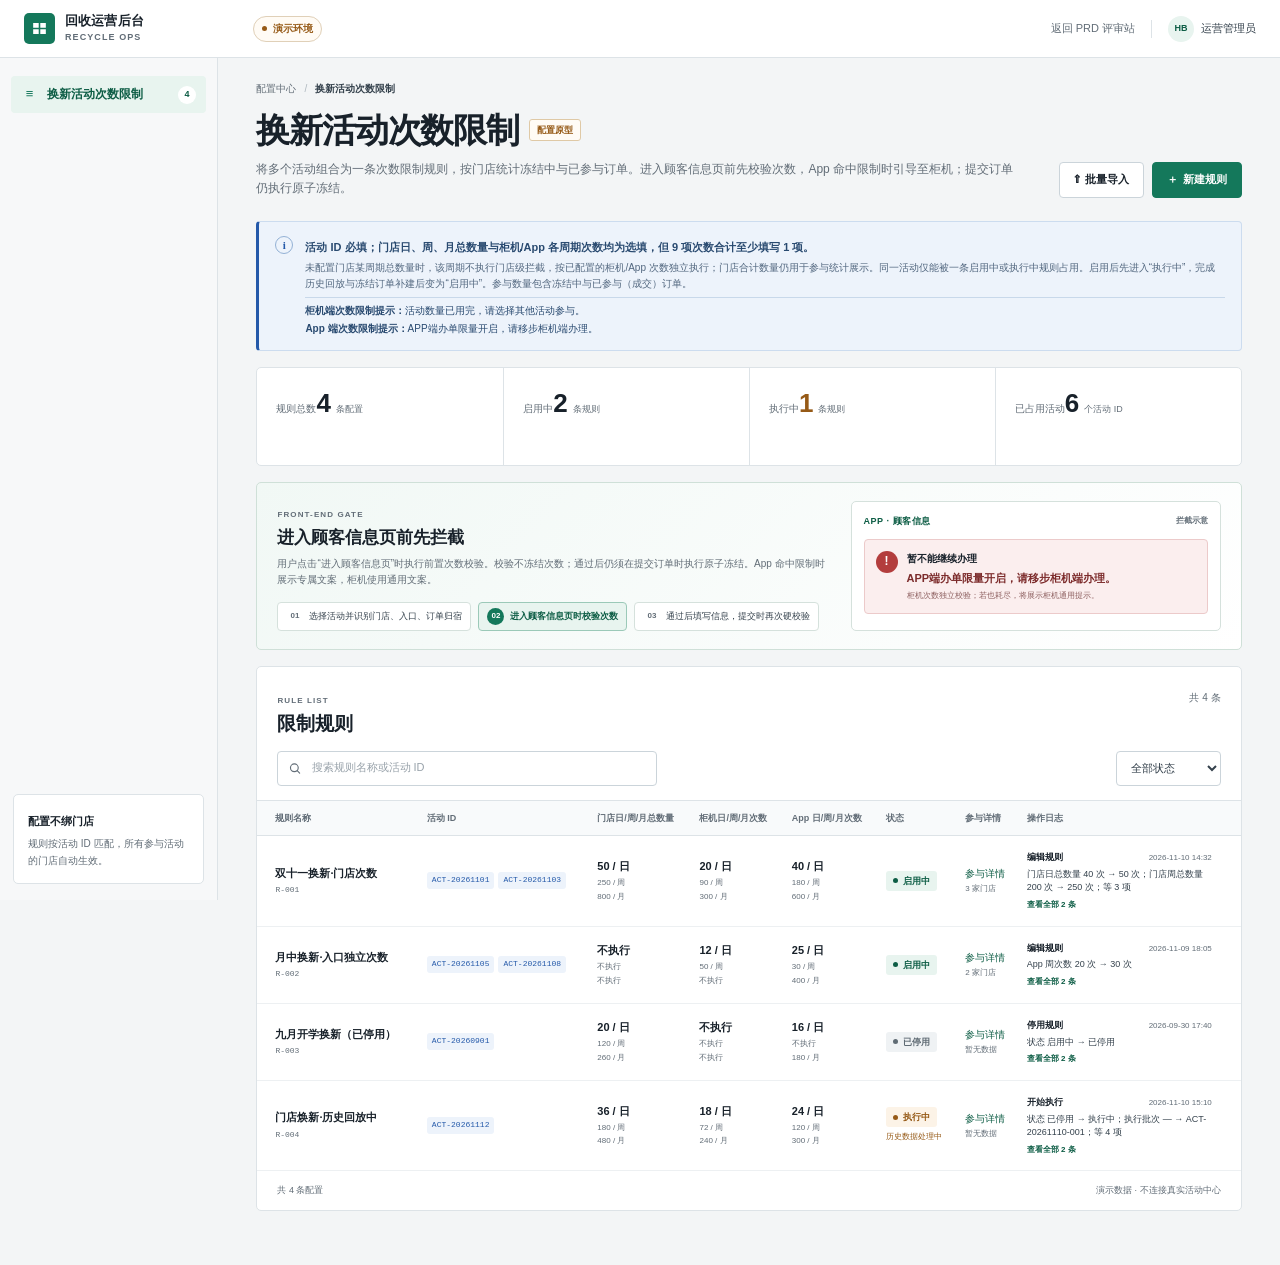
==== commit b101607d: "feat: add customer-info gate and app limit prompt" ====
--- a/prototype/index.html
+++ b/prototype/index.html
@@ -3,10 +3,10 @@
 <head>
   <meta charset="utf-8">
   <meta name="viewport" content="width=device-width, initial-scale=1">
-  <meta name="description" content="门店换新活动参与次数限制配置菜单交互原型：支持日、自然周、月三周期次数按需配置，覆盖活动 ID 唯一占用、执行中初始化、分入口独立统计、参与详情、订单明细、批量导入和操作日志。">
+  <meta name="description" content="门店换新活动参与次数限制配置菜单交互原型：支持日、自然周、月三周期次数按需配置，覆盖活动 ID 唯一占用、进入顾客信息页前置拦截、App 专属提示、执行中初始化、参与详情、批量导入和操作日志。">
   <title>换新活动次数限制｜配置菜单原型</title>
   <link rel="icon" href="data:image/svg+xml,%3Csvg xmlns='http://www.w3.org/2000/svg' viewBox='0 0 64 64'%3E%3Crect width='64' height='64' rx='12' fill='%2314785b'/%3E%3Cpath d='M18 20h28v8H18zm0 16h12v8H18zm17 0h11v8H35z' fill='white'/%3E%3C/svg%3E">
-  <link rel="stylesheet" href="prototype.css?v=20261111-11">
+  <link rel="stylesheet" href="prototype.css?v=20261111-14">
   <script src="prototype.js?v=20261111-12" defer></script>
 </head>
 <body>
@@ -44,7 +44,7 @@
       <section class="page-heading" aria-labelledby="page-title">
         <div>
           <div class="title-line"><h1 id="page-title">换新活动次数限制</h1><span class="draft-badge">配置原型</span></div>
-          <p>将多个活动组合为一条次数限制规则，按门店统计冻结中与已参与订单。启用时先进入执行中，历史数据回放完成后才开始执行规则。</p>
+          <p>将多个活动组合为一条次数限制规则，按门店统计冻结中与已参与订单。进入顾客信息页前先校验次数，App 命中限制时引导至柜机；提交订单仍执行原子冻结。</p>
         </div>
         <div class="heading-actions">
           <button class="button secondary" type="button" id="open-import">
@@ -58,7 +58,7 @@
 
       <section class="scope-banner" aria-label="配置口径提示">
         <span class="scope-icon" aria-hidden="true">i</span>
-        <div><strong>活动 ID 必填；门店日、周、月总数量与柜机/App 各周期次数均为选填，但 9 项次数合计至少填写 1 项。</strong><p>未配置门店某周期总数量时，该周期不执行门店级拦截，按已配置的柜机/App 次数独立执行；门店合计数量仍用于参与统计展示。同一活动仅能被一条启用中或执行中规则占用。启用后先进入“执行中”，完成历史回放与冻结订单补建后变为“启用中”。参与数量包含冻结中与已参与（成交）订单。</p><p class="scope-example"><b>门店端次数耗尽提示：</b>活动数量已用完，请选择其他活动参与</p></div>
+        <div><strong>活动 ID 必填；门店日、周、月总数量与柜机/App 各周期次数均为选填，但 9 项次数合计至少填写 1 项。</strong><p>未配置门店某周期总数量时，该周期不执行门店级拦截，按已配置的柜机/App 次数独立执行；门店合计数量仍用于参与统计展示。同一活动仅能被一条启用中或执行中规则占用。启用后先进入“执行中”，完成历史回放与冻结订单补建后变为“启用中”。参与数量包含冻结中与已参与（成交）订单。</p><p class="scope-example"><b>柜机端次数限制提示：</b>活动数量已用完，请选择其他活动参与。</p><p class="scope-example"><b>App 端次数限制提示：</b>APP端办单限量开启，请移步柜机端办理。</p></div>
       </section>
 
       <section class="metrics" aria-label="配置概览">
@@ -66,6 +66,26 @@
         <article><span>启用中</span><strong id="metric-enabled">2</strong><small>条规则</small></article>
         <article><span>执行中</span><strong class="executing" id="metric-executing">1</strong><small>条规则</small></article>
         <article><span>已占用活动</span><strong id="metric-activities">6</strong><small>个活动 ID</small></article>
+      </section>
+
+      <section class="frontend-gate-preview" aria-labelledby="frontend-gate-title">
+        <div class="frontend-gate-copy">
+          <span class="kicker">FRONT-END GATE</span>
+          <h2 id="frontend-gate-title">进入顾客信息页前先拦截</h2>
+          <p>用户点击“进入顾客信息页”时执行前置次数校验。校验不冻结次数；通过后仍须在提交订单时执行原子冻结。App 命中限制时展示专属文案，柜机使用通用文案。</p>
+          <ol class="frontend-gate-steps">
+            <li><span>01</span>选择活动并识别门店、入口、订单归宿</li>
+            <li class="is-gate"><span>02</span>进入顾客信息页时校验次数</li>
+            <li><span>03</span>通过后填写信息，提交时再次硬校验</li>
+          </ol>
+        </div>
+        <div class="frontend-gate-demo" role="group" aria-label="App 进入顾客信息页拦截弹窗示意">
+          <div class="frontend-gate-demo-head"><span>APP · 顾客信息</span><em>拦截示意</em></div>
+          <div class="frontend-gate-alert">
+            <span aria-hidden="true">!</span>
+            <div><strong>暂不能继续办理</strong><p>APP端办单限量开启，请移步柜机端办理。</p><small>柜机次数独立校验；若也耗尽，将展示柜机通用提示。</small></div>
+          </div>
+        </div>
       </section>
 
       <section class="rules-panel" aria-labelledby="rules-title">
--- a/prototype/prototype.css
+++ b/prototype/prototype.css
@@ -83,6 +83,7 @@
 .scope-banner strong { color: #294a70; font-size: 11px; }
 .scope-banner p { margin: 3px 0 0; color: #52677f; font-size: 10px; }
 .scope-banner p.scope-example { margin-top: 5px; padding-top: 5px; border-top: 1px solid #c8d8ea; color: #294a70; }
+.scope-banner p.scope-example + p.scope-example { margin-top: 2px; padding-top: 0; border-top: 0; }
 .scope-example b { color: #294a70; }
 
 .metrics { display: grid; grid-template-columns: repeat(4, 1fr); margin-top: 16px; border: 1px solid var(--line); border-radius: 5px; background: #fff; }
@@ -93,6 +94,23 @@
 .metrics small { margin-left: 5px; color: var(--muted); font-size: 9px; }
 .metrics strong.safe { color: var(--green-dark); }
 .metrics strong.executing { color: var(--amber); }
+
+.frontend-gate-preview { display: grid; grid-template-columns: minmax(0, 1.2fr) minmax(280px, .8fr); gap: 18px; margin-top: 16px; padding: 18px 20px; border: 1px solid #cfe0d8; border-radius: 5px; background: linear-gradient(135deg, #f1f8f5, #fff); }
+.frontend-gate-copy h2 { margin: 3px 0 0; font-size: 17px; line-height: 1.35; }
+.frontend-gate-copy p { max-width: 720px; margin: 6px 0 0; color: var(--muted); font-size: 10px; line-height: 1.65; }
+.frontend-gate-steps { display: flex; flex-wrap: wrap; gap: 7px; margin: 13px 0 0; padding: 0; list-style: none; }
+.frontend-gate-steps li { display: inline-flex; align-items: center; gap: 6px; padding: 5px 8px; border: 1px solid #d5e1dc; border-radius: 4px; background: #fff; color: var(--ink-2); font-size: 9px; }
+.frontend-gate-steps li > span { width: 17px; height: 17px; display: grid; place-items: center; border-radius: 50%; background: var(--surface); color: var(--muted); font-size: 8px; font-weight: 750; }
+.frontend-gate-steps li.is-gate { border-color: #9bc9b8; background: var(--green-soft); color: var(--green-dark); font-weight: 650; }
+.frontend-gate-steps li.is-gate > span { background: var(--green); color: #fff; }
+.frontend-gate-demo { align-self: stretch; padding: 12px; border: 1px solid #d5e1dc; border-radius: 5px; background: #fff; }
+.frontend-gate-demo-head { display: flex; align-items: center; justify-content: space-between; gap: 8px; color: var(--green-dark); font-size: 9px; font-weight: 750; letter-spacing: .06em; }
+.frontend-gate-demo-head em { color: var(--muted); font-size: 8px; font-style: normal; font-weight: 600; letter-spacing: 0; }
+.frontend-gate-alert { display: flex; gap: 9px; margin-top: 10px; padding: 11px; border: 1px solid #eccaca; border-radius: 4px; background: var(--red-soft); }
+.frontend-gate-alert > span { width: 22px; height: 22px; flex: 0 0 auto; display: grid; place-items: center; border-radius: 50%; background: var(--red); color: #fff; font-size: 12px; font-weight: 750; }
+.frontend-gate-alert strong { display: block; font-size: 10px; }
+.frontend-gate-alert p { margin: 3px 0 0; color: #7c2b2b; font-size: 11px; font-weight: 700; line-height: 1.55; }
+.frontend-gate-alert small { display: block; margin-top: 3px; color: #8d5f5f; font-size: 8px; line-height: 1.5; }
 
 .rules-panel { margin-top: 16px; border: 1px solid var(--line); border-radius: 5px; background: #fff; }
 .panel-heading { display: flex; justify-content: space-between; align-items: flex-start; gap: 20px; padding: 20px 20px 14px; }
@@ -362,6 +380,7 @@
   .page-heading .button { width: 100%; }
   .heading-actions { width: 100%; display: grid; grid-template-columns: 1fr 1fr; }
   .scope-banner { margin-top: 18px; }
+  .frontend-gate-preview { grid-template-columns: 1fr; padding: 16px; }
   .metrics { grid-template-columns: 1fr 1fr; }
   .metrics article { min-height: 86px; padding: 14px; }
   .toolbar { align-items: stretch; flex-direction: column; padding: 0 15px 13px; }
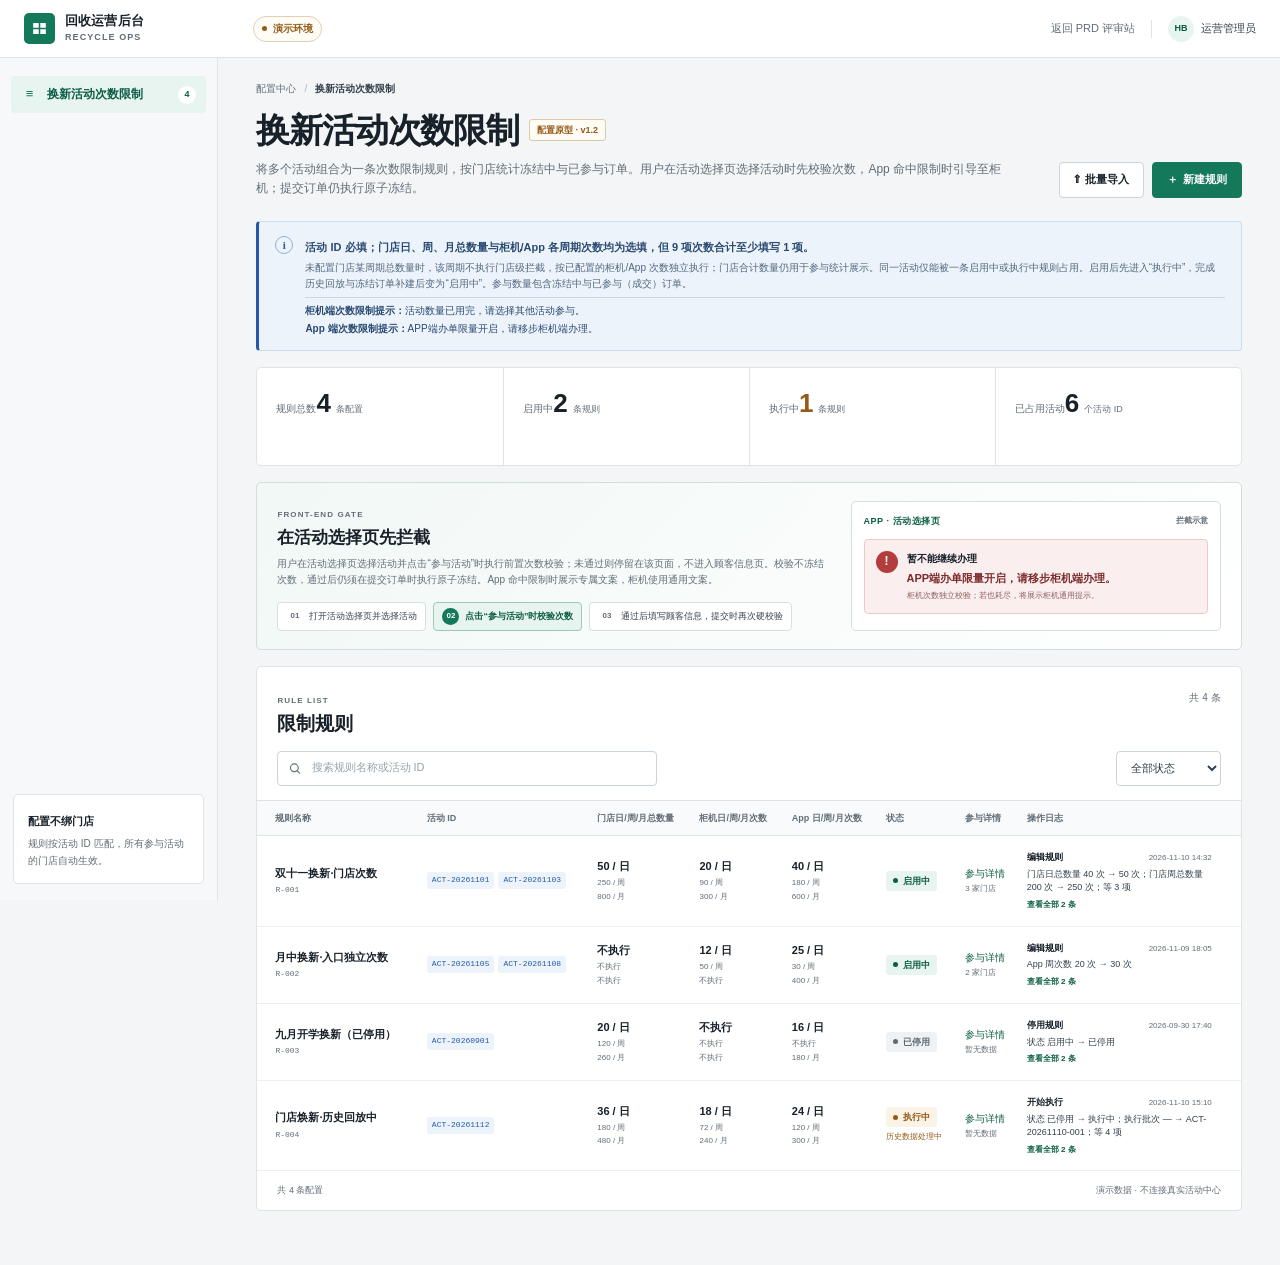
==== commit 40416bd7: "feat: move frontend gate to activity selection" ====
--- a/prototype/index.html
+++ b/prototype/index.html
@@ -3,7 +3,7 @@
 <head>
   <meta charset="utf-8">
   <meta name="viewport" content="width=device-width, initial-scale=1">
-  <meta name="description" content="门店换新活动参与次数限制配置菜单交互原型：支持日、自然周、月三周期次数按需配置，覆盖活动 ID 唯一占用、进入顾客信息页前置拦截、App 专属提示、执行中初始化、参与详情、批量导入和操作日志。">
+  <meta name="description" content="门店换新活动参与次数限制配置菜单交互原型：支持日、自然周、月三周期次数按需配置，覆盖活动 ID 唯一占用、活动选择页前置拦截、App 专属提示、执行中初始化、参与详情、批量导入和操作日志。">
   <title>换新活动次数限制｜配置菜单原型</title>
   <link rel="icon" href="data:image/svg+xml,%3Csvg xmlns='http://www.w3.org/2000/svg' viewBox='0 0 64 64'%3E%3Crect width='64' height='64' rx='12' fill='%2314785b'/%3E%3Cpath d='M18 20h28v8H18zm0 16h12v8H18zm17 0h11v8H35z' fill='white'/%3E%3C/svg%3E">
   <link rel="stylesheet" href="prototype.css?v=20261111-14">
@@ -43,8 +43,8 @@
 
       <section class="page-heading" aria-labelledby="page-title">
         <div>
-          <div class="title-line"><h1 id="page-title">换新活动次数限制</h1><span class="draft-badge">配置原型</span></div>
-          <p>将多个活动组合为一条次数限制规则，按门店统计冻结中与已参与订单。进入顾客信息页前先校验次数，App 命中限制时引导至柜机；提交订单仍执行原子冻结。</p>
+          <div class="title-line"><h1 id="page-title">换新活动次数限制</h1><span class="draft-badge">配置原型 · v1.2</span></div>
+          <p>将多个活动组合为一条次数限制规则，按门店统计冻结中与已参与订单。用户在活动选择页选择活动时先校验次数，App 命中限制时引导至柜机；提交订单仍执行原子冻结。</p>
         </div>
         <div class="heading-actions">
           <button class="button secondary" type="button" id="open-import">
@@ -71,16 +71,16 @@
       <section class="frontend-gate-preview" aria-labelledby="frontend-gate-title">
         <div class="frontend-gate-copy">
           <span class="kicker">FRONT-END GATE</span>
-          <h2 id="frontend-gate-title">进入顾客信息页前先拦截</h2>
-          <p>用户点击“进入顾客信息页”时执行前置次数校验。校验不冻结次数；通过后仍须在提交订单时执行原子冻结。App 命中限制时展示专属文案，柜机使用通用文案。</p>
+          <h2 id="frontend-gate-title">在活动选择页先拦截</h2>
+          <p>用户在活动选择页选择活动并点击“参与活动”时执行前置次数校验；未通过则停留在该页面，不进入顾客信息页。校验不冻结次数，通过后仍须在提交订单时执行原子冻结。App 命中限制时展示专属文案，柜机使用通用文案。</p>
           <ol class="frontend-gate-steps">
-            <li><span>01</span>选择活动并识别门店、入口、订单归宿</li>
-            <li class="is-gate"><span>02</span>进入顾客信息页时校验次数</li>
-            <li><span>03</span>通过后填写信息，提交时再次硬校验</li>
+            <li><span>01</span>打开活动选择页并选择活动</li>
+            <li class="is-gate"><span>02</span>点击“参与活动”时校验次数</li>
+            <li><span>03</span>通过后填写顾客信息，提交时再次硬校验</li>
           </ol>
         </div>
-        <div class="frontend-gate-demo" role="group" aria-label="App 进入顾客信息页拦截弹窗示意">
-          <div class="frontend-gate-demo-head"><span>APP · 顾客信息</span><em>拦截示意</em></div>
+        <div class="frontend-gate-demo" role="group" aria-label="App 活动选择页拦截弹窗示意">
+          <div class="frontend-gate-demo-head"><span>APP · 活动选择页</span><em>拦截示意</em></div>
           <div class="frontend-gate-alert">
             <span aria-hidden="true">!</span>
             <div><strong>暂不能继续办理</strong><p>APP端办单限量开启，请移步柜机端办理。</p><small>柜机次数独立校验；若也耗尽，将展示柜机通用提示。</small></div>
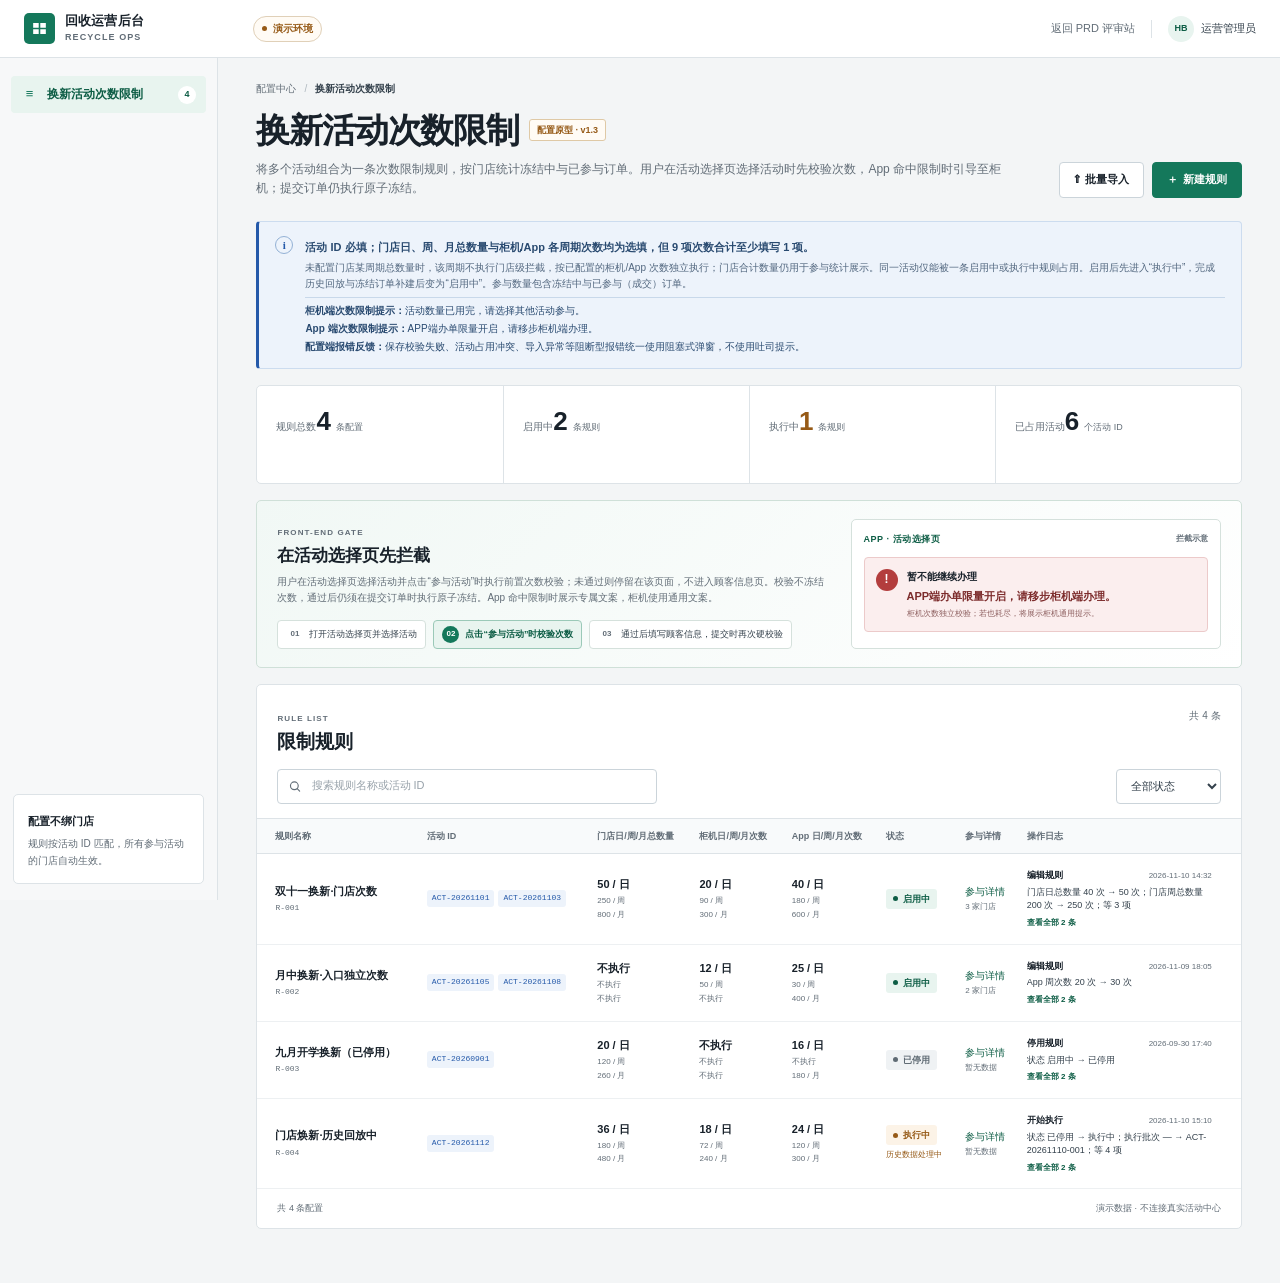
==== commit 031bacb6: "feat: use dialogs for configuration errors" ====
--- a/prototype/index.html
+++ b/prototype/index.html
@@ -3,11 +3,11 @@
 <head>
   <meta charset="utf-8">
   <meta name="viewport" content="width=device-width, initial-scale=1">
-  <meta name="description" content="门店换新活动参与次数限制配置菜单交互原型：支持日、自然周、月三周期次数按需配置，覆盖活动 ID 唯一占用、活动选择页前置拦截、App 专属提示、执行中初始化、参与详情、批量导入和操作日志。">
+  <meta name="description" content="门店换新活动参与次数限制配置菜单交互原型：支持日、自然周、月三周期次数按需配置，覆盖活动 ID 唯一占用、活动选择页前置拦截、App 专属提示、执行中初始化、参与详情、批量导入、操作日志和统一报错弹窗。">
   <title>换新活动次数限制｜配置菜单原型</title>
   <link rel="icon" href="data:image/svg+xml,%3Csvg xmlns='http://www.w3.org/2000/svg' viewBox='0 0 64 64'%3E%3Crect width='64' height='64' rx='12' fill='%2314785b'/%3E%3Cpath d='M18 20h28v8H18zm0 16h12v8H18zm17 0h11v8H35z' fill='white'/%3E%3C/svg%3E">
-  <link rel="stylesheet" href="prototype.css?v=20261111-14">
-  <script src="prototype.js?v=20261111-12" defer></script>
+  <link rel="stylesheet" href="prototype.css?v=20261111-15">
+  <script src="prototype.js?v=20261111-13" defer></script>
 </head>
 <body>
   <a class="skip-link" href="#main-content">跳到主要内容</a>
@@ -43,7 +43,7 @@
 
       <section class="page-heading" aria-labelledby="page-title">
         <div>
-          <div class="title-line"><h1 id="page-title">换新活动次数限制</h1><span class="draft-badge">配置原型 · v1.2</span></div>
+          <div class="title-line"><h1 id="page-title">换新活动次数限制</h1><span class="draft-badge">配置原型 · v1.3</span></div>
           <p>将多个活动组合为一条次数限制规则，按门店统计冻结中与已参与订单。用户在活动选择页选择活动时先校验次数，App 命中限制时引导至柜机；提交订单仍执行原子冻结。</p>
         </div>
         <div class="heading-actions">
@@ -58,7 +58,7 @@
 
       <section class="scope-banner" aria-label="配置口径提示">
         <span class="scope-icon" aria-hidden="true">i</span>
-        <div><strong>活动 ID 必填；门店日、周、月总数量与柜机/App 各周期次数均为选填，但 9 项次数合计至少填写 1 项。</strong><p>未配置门店某周期总数量时，该周期不执行门店级拦截，按已配置的柜机/App 次数独立执行；门店合计数量仍用于参与统计展示。同一活动仅能被一条启用中或执行中规则占用。启用后先进入“执行中”，完成历史回放与冻结订单补建后变为“启用中”。参与数量包含冻结中与已参与（成交）订单。</p><p class="scope-example"><b>柜机端次数限制提示：</b>活动数量已用完，请选择其他活动参与。</p><p class="scope-example"><b>App 端次数限制提示：</b>APP端办单限量开启，请移步柜机端办理。</p></div>
+        <div><strong>活动 ID 必填；门店日、周、月总数量与柜机/App 各周期次数均为选填，但 9 项次数合计至少填写 1 项。</strong><p>未配置门店某周期总数量时，该周期不执行门店级拦截，按已配置的柜机/App 次数独立执行；门店合计数量仍用于参与统计展示。同一活动仅能被一条启用中或执行中规则占用。启用后先进入“执行中”，完成历史回放与冻结订单补建后变为“启用中”。参与数量包含冻结中与已参与（成交）订单。</p><p class="scope-example"><b>柜机端次数限制提示：</b>活动数量已用完，请选择其他活动参与。</p><p class="scope-example"><b>App 端次数限制提示：</b>APP端办单限量开启，请移步柜机端办理。</p><p class="scope-example"><b>配置端报错反馈：</b>保存校验失败、活动占用冲突、导入异常等阻断型报错统一使用阻塞式弹窗，不使用吐司提示。</p></div>
       </section>
 
       <section class="metrics" aria-label="配置概览">
@@ -325,6 +325,24 @@
     </div>
   </section>
 
+  <div class="modal-backdrop error-backdrop" id="error-backdrop" hidden></div>
+  <section class="data-modal error-modal" id="error-modal" role="alertdialog" aria-modal="true" aria-labelledby="error-modal-title" aria-describedby="error-modal-message" hidden>
+    <div class="modal-shell">
+      <div class="error-body">
+        <span class="error-mark" aria-hidden="true">!</span>
+        <div class="error-copy">
+          <span class="kicker">ACTION BLOCKED</span>
+          <h2 id="error-modal-title">无法完成操作</h2>
+          <p id="error-modal-message"></p>
+          <p class="error-hint" id="error-modal-hint" hidden></p>
+        </div>
+      </div>
+      <div class="modal-foot error-foot">
+        <button class="button primary" type="button" id="error-modal-confirm">我知道了</button>
+      </div>
+    </div>
+  </section>
+
   <div class="toast-region" id="toast-region" aria-live="polite" aria-atomic="true"></div>
 </body>
 </html>
--- a/prototype/prototype.css
+++ b/prototype/prototype.css
@@ -349,10 +349,18 @@
 .modal-empty[hidden] { display: none; }
 .modal-empty strong { display: block; font-size: 12px; }
 .modal-empty p { margin: 4px 0 0; color: var(--muted); font-size: 9px; }
+.error-backdrop { z-index: 110; background: rgba(16, 30, 39, .54); }
+.error-modal { z-index: 112; width: min(520px, calc(100vw - 32px)); }
+.error-body { display: grid; grid-template-columns: 42px minmax(0, 1fr); gap: 16px; align-items: start; padding: 27px 27px 24px; }
+.error-mark { width: 42px; height: 42px; display: grid; place-items: center; border: 1px solid #edcccc; border-radius: 50%; background: var(--red-soft); color: var(--red); font-size: 22px; font-weight: 800; line-height: 1; }
+.error-copy h2 { margin: 4px 0 7px; color: var(--ink); font-size: 22px; line-height: 1.3; letter-spacing: -.02em; }
+.error-copy p { margin: 0; color: var(--ink-2); font-size: 11px; line-height: 1.7; white-space: pre-line; }
+.error-copy .error-hint { margin-top: 8px; padding: 8px 10px; border-left: 2px solid #d8b6b6; border-radius: 2px; background: #fdf7f7; color: #765252; font-size: 9px; line-height: 1.65; }
+.error-hint[hidden] { display: none; }
+.error-foot { justify-content: flex-end; }
 
 .toast-region { position: fixed; z-index: 100; right: 22px; bottom: 22px; display: flex; flex-direction: column; gap: 8px; pointer-events: none; }
 .toast { min-width: 260px; max-width: 390px; padding: 11px 14px; border: 1px solid var(--line); border-left: 3px solid var(--green); border-radius: 4px; background: #fff; box-shadow: 0 10px 32px rgba(20, 38, 48, .14); color: var(--ink-2); font-size: 10px; line-height: 1.55; animation: toast-in .18s ease-out; }
-.toast.error { border-left-color: var(--red); }
 @keyframes toast-in { from { opacity: 0; transform: translateY(5px); } to { opacity: 1; transform: translateY(0); } }
 
 @media (max-width: 1020px) {
@@ -401,6 +409,10 @@
   .log-entry-head time { width: 100%; margin-left: 0; }
   .log-change-row { grid-template-columns: 76px minmax(0, 1fr); }
   .data-modal, .order-modal { width: calc(100vw - 24px); max-height: calc(100vh - 24px); }
+  .error-modal { width: calc(100vw - 24px); }
+  .error-body { grid-template-columns: 1fr; padding: 22px 18px 19px; }
+  .error-foot { align-items: stretch; }
+  .error-foot .button { width: 100%; }
   .modal-head, .modal-body, .modal-foot { padding-left: 16px; padding-right: 16px; }
   .modal-head h2 { font-size: 20px; }
   .participation-summary, .order-context { grid-template-columns: 1fr; }
